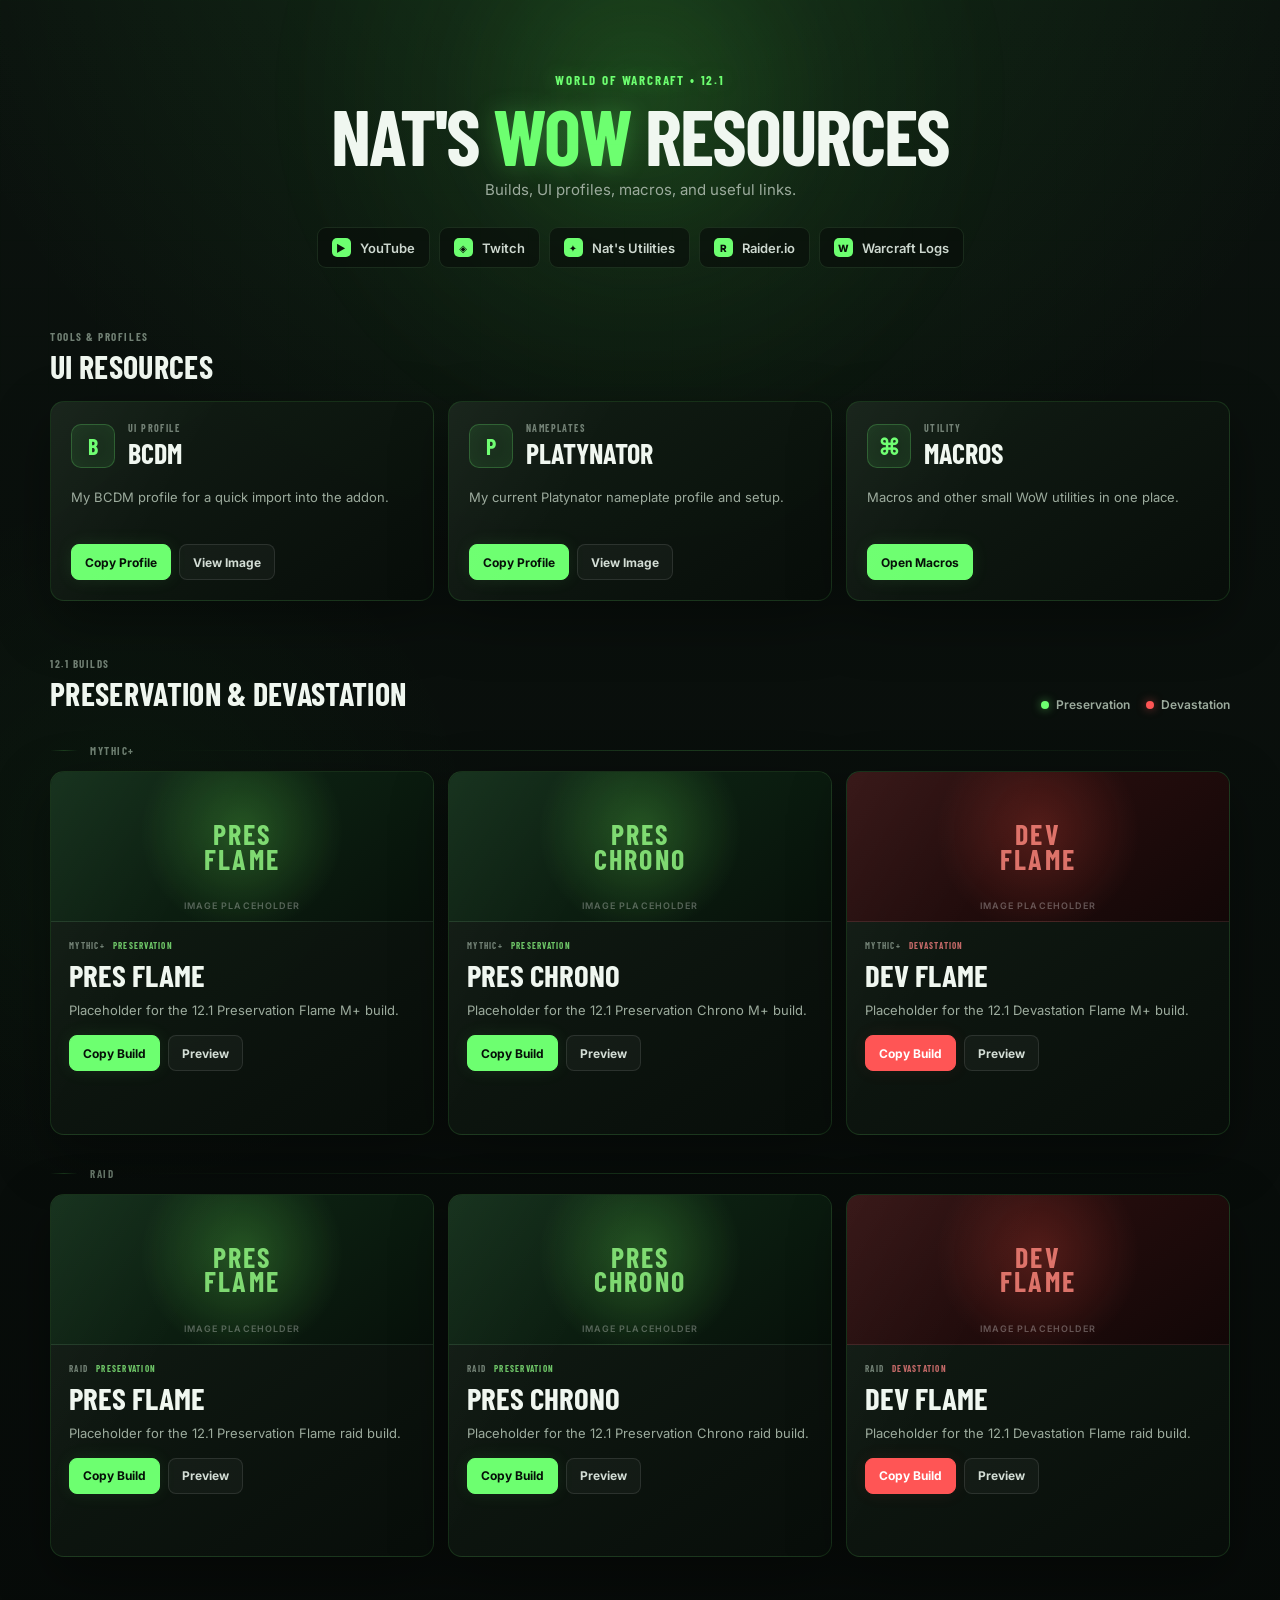
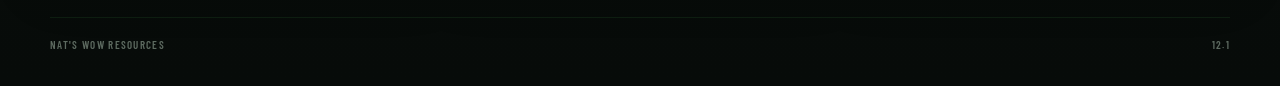
==== index.html @ 73272936 "Update index.html" ====
<!DOCTYPE html>
<html lang="en">
<head>
  <meta charset="UTF-8">
  <meta name="viewport" content="width=device-width, initial-scale=1.0">
  <title>Nat's WoW Resources</title>
  <meta name="description" content="Nat's World of Warcraft builds, UI profiles, macros, and links.">
  <link rel="stylesheet" href="style.css">
</head>
<body>
  <div class="fel-background" aria-hidden="true"></div>

  <header class="site-header">
    <div class="eyebrow">WORLD OF WARCRAFT • 12.1</div>
    <h1>Nat's <span>WoW</span> Resources</h1>
    <p class="subtitle">Builds, UI profiles, macros, and useful links.</p>

    <nav class="top-links" aria-label="External links">
      <a class="top-link" href="https://www.youtube.com/@natrazalth" target="_blank" rel="noopener noreferrer">
        <span class="link-icon">▶</span>
        <span>YouTube</span>
      </a>
      <a class="top-link" href="https://www.twitch.tv/natrazalth" target="_blank" rel="noopener noreferrer">
        <span class="link-icon">◈</span>
        <span>Twitch</span>
      </a>
      <a class="top-link" href="https://www.curseforge.com/wow/addons/nats-utilities/preview" target="_blank" rel="noopener noreferrer">
        <span class="link-icon">✦</span>
        <span>Nat's Utilities</span>
      </a>
      <a class="top-link" href="https://raider.io/characters/us/tichondrius/Natrazalth" target="_blank" rel="noopener noreferrer">
        <span class="link-icon">R</span>
        <span>Raider.io</span>
      </a>
      <a class="top-link" href="https://www.warcraftlogs.com/character/us/tichondrius/natrazalth" target="_blank" rel="noopener noreferrer">
        <span class="link-icon">W</span>
        <span>Warcraft Logs</span>
      </a>
    </nav>
  </header>

  <main class="page">

    <section class="section">
      <div class="section-heading">
        <div>
          <div class="section-kicker">TOOLS & PROFILES</div>
          <h2>UI Resources</h2>
        </div>
      </div>

      <div class="resource-grid">
        <article class="resource-card neutral">
          <div class="card-top">
            <div class="resource-icon">B</div>
            <div>
              <div class="card-label">UI PROFILE</div>
              <h3>BCDM</h3>
            </div>
          </div>
          <p>My BCDM profile for a quick import into the addon.</p>
          <div class="card-actions">
            <button class="button primary" data-copy-profile="bcdm">Copy Profile</button>
            <button class="button ghost" data-image="bcdm">View Image</button>
          </div>
        </article>

        <article class="resource-card neutral">
          <div class="card-top">
            <div class="resource-icon">P</div>
            <div>
              <div class="card-label">NAMEPLATES</div>
              <h3>Platynator</h3>
            </div>
          </div>
          <p>My current Platynator nameplate profile and setup.</p>
          <div class="card-actions">
            <button class="button primary" data-copy-profile="plat">Copy Profile</button>
            <button class="button ghost" data-image="plat">View Image</button>
          </div>
        </article>

        <article class="resource-card neutral">
          <div class="card-top">
            <div class="resource-icon">⌘</div>
            <div>
              <div class="card-label">UTILITY</div>
              <h3>Macros</h3>
            </div>
          </div>
          <p>Macros and other small WoW utilities in one place.</p>
          <div class="card-actions">
            <a class="button primary" href="https://natrazalth.github.io/WoW/macros.html">Open Macros</a>
          </div>
        </article>
      </div>
    </section>

    <section class="section builds-section">
      <div class="section-heading">
        <div>
          <div class="section-kicker">12.1 BUILDS</div>
          <h2>Preservation & Devastation</h2>
        </div>
        <div class="legend">
          <span><i class="legend-dot pres-dot"></i> Preservation</span>
          <span><i class="legend-dot dev-dot"></i> Devastation</span>
        </div>
      </div>

      <div class="content-divider"><span>MYTHIC+</span></div>
      <div class="build-grid">

        <article class="build-card pres">
          <div class="build-image placeholder">PRES<br>FLAME</div>
          <div class="build-body">
            <div class="build-meta"><span>MYTHIC+</span><span>PRESERVATION</span></div>
            <h3>Pres Flame</h3>
            <p>Placeholder for the 12.1 Preservation Flame M+ build.</p>
            <div class="card-actions">
              <button class="button primary" data-copy-build="mplus-pres-flame">Copy Build</button>
              <button class="button ghost" data-preview-build="mplus-pres-flame">Preview</button>
            </div>
            <div class="preview-panel" data-preview-panel="mplus-pres-flame">
              <img src="images/mplus-pres-flame.png" alt="Pres Flame Mythic+ talent preview" loading="lazy">
              <p>Replace <code>assets/mplus-pres-flame.png</code> with your talent screenshot.</p>
            </div>
          </div>
        </article>

        <article class="build-card pres">
          <div class="build-image placeholder">PRES<br>CHRONO</div>
          <div class="build-body">
            <div class="build-meta"><span>MYTHIC+</span><span>PRESERVATION</span></div>
            <h3>Pres Chrono</h3>
            <p>Placeholder for the 12.1 Preservation Chrono M+ build.</p>
            <div class="card-actions">
              <button class="button primary" data-copy-build="mplus-pres-chrono">Copy Build</button>
              <button class="button ghost" data-preview-build="mplus-pres-chrono">Preview</button>
            </div>
            <div class="preview-panel" data-preview-panel="mplus-pres-chrono">
              <img src="images/mplus-pres-chrono.png" alt="Pres Chrono Mythic+ talent preview" loading="lazy">
              <p>Replace <code>assets/mplus-pres-chrono.png</code> with your talent screenshot.</p>
            </div>
          </div>
        </article>

        <article class="build-card dev">
          <div class="build-image placeholder">DEV<br>FLAME</div>
          <div class="build-body">
            <div class="build-meta"><span>MYTHIC+</span><span>DEVASTATION</span></div>
            <h3>Dev Flame</h3>
            <p>Placeholder for the 12.1 Devastation Flame M+ build.</p>
            <div class="card-actions">
              <button class="button primary" data-copy-build="mplus-dev-flame">Copy Build</button>
              <button class="button ghost" data-preview-build="mplus-dev-flame">Preview</button>
            </div>
            <div class="preview-panel" data-preview-panel="mplus-dev-flame">
              <img src="images/mplus-dev-flame.png" alt="Dev Flame Mythic+ talent preview" loading="lazy">
              <p>Replace <code>assets/mplus-dev-flame.png</code> with your talent screenshot.</p>
            </div>
          </div>
        </article>

      </div>

      <div class="content-divider"><span>RAID</span></div>
      <div class="build-grid">

        <article class="build-card pres">
          <div class="build-image placeholder">PRES<br>FLAME</div>
          <div class="build-body">
            <div class="build-meta"><span>RAID</span><span>PRESERVATION</span></div>
            <h3>Pres Flame</h3>
            <p>Placeholder for the 12.1 Preservation Flame raid build.</p>
            <div class="card-actions">
              <button class="button primary" data-copy-build="raid-pres-flame">Copy Build</button>
              <button class="button ghost" data-preview-build="raid-pres-flame">Preview</button>
            </div>
            <div class="preview-panel" data-preview-panel="raid-pres-flame">
              <img src="images/raid-pres-flame.png" alt="Pres Flame raid talent preview" loading="lazy">
              <p>Replace <code>assets/raid-pres-flame.png</code> with your talent screenshot.</p>
            </div>
          </div>
        </article>

        <article class="build-card pres">
          <div class="build-image placeholder">PRES<br>CHRONO</div>
          <div class="build-body">
            <div class="build-meta"><span>RAID</span><span>PRESERVATION</span></div>
            <h3>Pres Chrono</h3>
            <p>Placeholder for the 12.1 Preservation Chrono raid build.</p>
            <div class="card-actions">
              <button class="button primary" data-copy-build="raid-pres-chrono">Copy Build</button>
              <button class="button ghost" data-preview-build="raid-pres-chrono">Preview</button>
            </div>
            <div class="preview-panel" data-preview-panel="raid-pres-chrono">
              <img src="images/raid-pres-chrono.png" alt="Pres Chrono raid talent preview" loading="lazy">
              <p>Replace <code>assets/raid-pres-chrono.png</code> with your talent screenshot.</p>
            </div>
          </div>
        </article>

        <article class="build-card dev">
          <div class="build-image placeholder">DEV<br>FLAME</div>
          <div class="build-body">
            <div class="build-meta"><span>RAID</span><span>DEVASTATION</span></div>
            <h3>Dev Flame</h3>
            <p>Placeholder for the 12.1 Devastation Flame raid build.</p>
            <div class="card-actions">
              <button class="button primary" data-copy-build="raid-dev-flame">Copy Build</button>
              <button class="button ghost" data-preview-build="raid-dev-flame">Preview</button>
            </div>
            <div class="preview-panel" data-preview-panel="raid-dev-flame">
              <img src="images/raid-dev-flame.png" alt="Dev Flame raid talent preview" loading="lazy">
              <p>Replace <code>assets/raid-dev-flame.png</code> with your talent screenshot.</p>
            </div>
          </div>
        </article>

      </div>
    </section>
  </main>

  <footer>
    <span>Nat's WoW Resources</span>
    <span>12.1</span>
  </footer>

  <div id="imageModal" class="modal" aria-hidden="true">
    <button class="modal-close" aria-label="Close">&times;</button>
    <img id="modalImg" src="" alt="Preview">
  </div>

  <div id="toast" class="toast" role="status" aria-live="polite">Copied!</div>

  <script src="script.js"></script>
</body>
</html>
---- style.css ----
@import url('https://fonts.googleapis.com/css2?family=Barlow+Condensed:wght@400;500;600;700&family=Inter:wght@400;500;600;700&display=swap');

:root {
  --bg: #070b09;
  --bg-2: #0b120e;
  --panel: rgba(13, 22, 16, 0.88);
  --panel-solid: #0d1710;
  --border: rgba(107, 255, 112, 0.13);
  --text: #f0f7f0;
  --muted: #9cab9d;
  --muted-2: #718074;
  --fel: #6dff70;
  --fel-bright: #9cff7f;
  --fel-dark: #173c20;
  --dev: #ff5555;
  --dev-bright: #ff8585;
  --dev-dark: #421818;
  --shadow: 0 20px 55px rgba(0, 0, 0, 0.38);
}

* { box-sizing: border-box; }

html {
  scroll-behavior: smooth;
}

body {
  margin: 0;
  min-height: 100vh;
  color: var(--text);
  background:
    radial-gradient(circle at 50% -10%, rgba(84, 255, 93, 0.12), transparent 38%),
    radial-gradient(circle at 10% 50%, rgba(52, 255, 72, 0.035), transparent 25%),
    linear-gradient(180deg, var(--bg-2), var(--bg));
  font-family: Inter, system-ui, sans-serif;
  overflow-x: hidden;
}

body::before {
  content: "";
  position: fixed;
  inset: 0;
  pointer-events: none;
  opacity: 0.35;
  background-image:
    linear-gradient(rgba(115, 255, 120, 0.025) 1px, transparent 1px),
    linear-gradient(90deg, rgba(115, 255, 120, 0.025) 1px, transparent 1px);
  background-size: 48px 48px;
  mask-image: linear-gradient(to bottom, black, transparent 75%);
}

.fel-background {
  position: fixed;
  z-index: -1;
  top: -18rem;
  left: 50%;
  width: 48rem;
  height: 48rem;
  transform: translateX(-50%);
  border-radius: 50%;
  background: radial-gradient(circle, rgba(91, 255, 74, 0.16), rgba(91, 255, 74, 0.035) 35%, transparent 68%);
  filter: blur(22px);
  pointer-events: none;
}

.site-header {
  width: min(1180px, calc(100% - 36px));
  margin: 0 auto;
  padding: 72px 0 36px;
  text-align: center;
}

.eyebrow,
.section-kicker,
.card-label,
.build-meta,
.content-divider {
  font-family: "Barlow Condensed", sans-serif;
  letter-spacing: 0.14em;
  text-transform: uppercase;
}

.eyebrow {
  color: var(--fel);
  font-size: 13px;
  font-weight: 700;
  text-shadow: 0 0 18px rgba(109, 255, 112, 0.4);
}

h1, h2, h3, p { margin-top: 0; }

h1 {
  margin: 10px 0 8px;
  font-family: "Barlow Condensed", sans-serif;
  font-size: clamp(48px, 8vw, 78px);
  line-height: 0.95;
  letter-spacing: -0.025em;
  text-transform: uppercase;
}

h1 span {
  color: var(--fel);
  text-shadow: 0 0 24px rgba(109, 255, 112, 0.28);
}

.subtitle {
  color: var(--muted);
  font-size: 15px;
}

.top-links {
  display: flex;
  justify-content: center;
  flex-wrap: wrap;
  gap: 9px;
  margin-top: 28px;
}

.top-link {
  display: inline-flex;
  align-items: center;
  gap: 9px;
  padding: 10px 14px;
  border: 1px solid rgba(159, 255, 159, 0.11);
  border-radius: 9px;
  color: #cdd8cf;
  background: rgba(9, 15, 11, 0.7);
  text-decoration: none;
  font-size: 13px;
  font-weight: 600;
  transition: 180ms ease;
}

.top-link:hover {
  color: white;
  border-color: rgba(109, 255, 112, 0.38);
  background: rgba(35, 65, 39, 0.48);
  transform: translateY(-2px);
  box-shadow: 0 8px 25px rgba(0, 0, 0, 0.24), 0 0 18px rgba(109, 255, 112, 0.08);
}

.link-icon {
  display: grid;
  place-items: center;
  width: 19px;
  height: 19px;
  border-radius: 5px;
  color: #071008;
  background: var(--fel);
  font-size: 10px;
  font-weight: 800;
}

.page {
  width: min(1180px, calc(100% - 36px));
  margin: 0 auto;
  padding-bottom: 60px;
}

.section {
  margin-top: 26px;
}

.section-heading {
  display: flex;
  align-items: end;
  justify-content: space-between;
  gap: 20px;
  margin-bottom: 16px;
}

.section-kicker {
  margin-bottom: 4px;
  color: var(--muted-2);
  font-size: 11px;
  font-weight: 700;
}

.section-heading h2 {
  margin: 0;
  font-family: "Barlow Condensed", sans-serif;
  font-size: 32px;
  text-transform: uppercase;
  letter-spacing: 0.01em;
}

.section-link {
  color: var(--fel);
  text-decoration: none;
  font-size: 13px;
  font-weight: 700;
}

.section-link:hover { text-decoration: underline; }

.resource-grid {
  display: grid;
  grid-template-columns: repeat(3, 1fr);
  gap: 14px;
}

.resource-card,
.build-card {
  position: relative;
  overflow: hidden;
  border: 1px solid var(--border);
  border-radius: 14px;
  background: linear-gradient(145deg, rgba(19, 31, 22, 0.94), rgba(8, 14, 10, 0.95));
  box-shadow: var(--shadow);
}

.resource-card {
  padding: 20px;
  transition: 200ms ease;
}

.resource-card::after,
.build-card::after {
  content: "";
  position: absolute;
  inset: 0;
  pointer-events: none;
  background: linear-gradient(120deg, rgba(255,255,255,0.035), transparent 35%);
}

.resource-card:hover {
  transform: translateY(-4px);
  border-color: rgba(109, 255, 112, 0.28);
  box-shadow: var(--shadow), 0 0 32px rgba(109, 255, 112, 0.06);
}

.card-top {
  display: flex;
  align-items: center;
  gap: 13px;
}

.resource-icon {
  display: grid;
  place-items: center;
  width: 44px;
  height: 44px;
  flex: 0 0 44px;
  border: 1px solid rgba(109, 255, 112, 0.24);
  border-radius: 10px;
  color: var(--fel);
  background: rgba(109, 255, 112, 0.08);
  font-family: "Barlow Condensed", sans-serif;
  font-size: 22px;
  font-weight: 700;
  box-shadow: inset 0 0 20px rgba(109, 255, 112, 0.04);
}

.card-label {
  color: var(--muted-2);
  font-size: 10px;
  font-weight: 700;
}

.resource-card h3,
.build-card h3 {
  margin: 2px 0 0;
  font-family: "Barlow Condensed", sans-serif;
  font-size: 28px;
  text-transform: uppercase;
}

.resource-card p,
.build-card p {
  color: var(--muted);
  font-size: 13px;
  line-height: 1.55;
}

.resource-card p {
  min-height: 40px;
  margin: 17px 0;
}

.card-actions {
  display: flex;
  flex-wrap: wrap;
  gap: 8px;
}

.button {
  display: inline-flex;
  justify-content: center;
  align-items: center;
  min-height: 36px;
  padding: 8px 13px;
  border: 1px solid transparent;
  border-radius: 8px;
  cursor: pointer;
  text-decoration: none;
  font: 700 12px Inter, sans-serif;
  transition: 160ms ease;
}

.button.primary {
  color: #061008;
  background: var(--fel);
  border-color: var(--fel);
  box-shadow: 0 0 18px rgba(109, 255, 112, 0.09);
}

.button.primary:hover {
  background: var(--fel-bright);
  transform: translateY(-1px);
  box-shadow: 0 0 22px rgba(109, 255, 112, 0.2);
}

.button.ghost {
  color: #d3ddd5;
  background: rgba(255,255,255,0.035);
  border-color: rgba(255,255,255,0.1);
}

.button.ghost:hover {
  color: white;
  border-color: rgba(255,255,255,0.22);
  background: rgba(255,255,255,0.065);
}

.builds-section {
  margin-top: 56px;
}

.legend {
  display: flex;
  gap: 16px;
  color: var(--muted);
  font-size: 12px;
  font-weight: 600;
}

.legend span {
  display: inline-flex;
  align-items: center;
  gap: 7px;
}

.legend-dot {
  width: 8px;
  height: 8px;
  border-radius: 50%;
}

.pres-dot {
  background: var(--fel);
  box-shadow: 0 0 10px rgba(109,255,112,0.55);
}

.dev-dot {
  background: var(--dev);
  box-shadow: 0 0 10px rgba(255,85,85,0.55);
}

.content-divider {
  display: flex;
  align-items: center;
  gap: 12px;
  margin: 32px 0 14px;
  color: #6f8072;
  font-size: 11px;
  font-weight: 700;
}

.content-divider::before,
.content-divider::after {
  content: "";
  height: 1px;
  background: linear-gradient(90deg, transparent, rgba(109,255,112,0.18), transparent);
}

.content-divider::before { width: 28px; }
.content-divider::after { flex: 1; }

.build-grid {
  display: grid;
  grid-template-columns: repeat(3, 1fr);
  gap: 14px;
}

.build-card {
  min-width: 0;
  transition: 220ms ease;
}

.build-card:hover {
  transform: translateY(-5px);
}

.build-card.pres:hover {
  border-color: rgba(109,255,112,0.38);
  box-shadow: var(--shadow), 0 0 34px rgba(109,255,112,0.09);
}

.build-card.dev:hover {
  border-color: rgba(255,85,85,0.38);
  box-shadow: var(--shadow), 0 0 34px rgba(255,85,85,0.08);
}

.build-image {
  position: relative;
  display: grid;
  place-items: center;
  min-height: 150px;
  overflow: hidden;
  border-bottom: 1px solid rgba(255,255,255,0.07);
  font-family: "Barlow Condensed", sans-serif;
  font-size: 28px;
  font-weight: 700;
  line-height: 0.88;
  letter-spacing: 0.08em;
  text-align: center;
}

.build-card.pres .build-image {
  background:
    radial-gradient(circle at 50% 40%, rgba(116,255,92,0.24), transparent 48%),
    linear-gradient(145deg, #102c17, #07110a);
  color: rgba(151,255,135,0.8);
}

.build-card.dev .build-image {
  background:
    radial-gradient(circle at 50% 40%, rgba(255,82,66,0.22), transparent 48%),
    linear-gradient(145deg, #321111, #120707);
  color: rgba(255,135,125,0.82);
}

.build-image.placeholder::after {
  content: "IMAGE PLACEHOLDER";
  position: absolute;
  bottom: 10px;
  color: rgba(255,255,255,0.3);
  font: 600 9px Inter, sans-serif;
  letter-spacing: 0.12em;
}

.build-body {
  position: relative;
  z-index: 1;
  padding: 18px;
}

.build-meta {
  display: flex;
  gap: 8px;
  color: var(--muted-2);
  font-size: 9px;
  font-weight: 700;
}

.build-card.pres .build-meta span:last-child { color: rgba(142,255,132,0.75); }
.build-card.dev .build-meta span:last-child { color: rgba(255,132,132,0.75); }

.build-card h3 {
  margin-top: 5px;
  margin-bottom: 7px;
  font-size: 31px;
}

.build-card p {
  margin-bottom: 15px;
}

.build-card.dev .button.primary {
  color: #fff;
  background: var(--dev);
  border-color: var(--dev);
  box-shadow: 0 0 18px rgba(255,85,85,0.08);
}

.build-card.dev .button.primary:hover {
  background: var(--dev-bright);
  border-color: var(--dev-bright);
  box-shadow: 0 0 22px rgba(255,85,85,0.18);
}

.preview-panel {
  display: grid;
  grid-template-rows: 0fr;
  opacity: 0;
  margin-top: 0;
  transition: 220ms ease;
}

.build-card.show-preview .preview-panel {
  grid-template-rows: 1fr;
  opacity: 1;
  margin-top: 14px;
}

.preview-panel > * {
  min-height: 0;
  overflow: hidden;
}

.preview-panel img {
  width: 100%;
  border-radius: 9px;
  border: 1px solid rgba(255,255,255,0.08);
  cursor: zoom-in;
}

.preview-panel p {
  margin: 8px 0 0;
  font-size: 11px;
}

code {
  color: var(--fel-bright);
  font-size: 10px;
}

footer {
  display: flex;
  justify-content: space-between;
  width: min(1180px, calc(100% - 36px));
  margin: 0 auto;
  padding: 20px 0 35px;
  color: #5d6a60;
  border-top: 1px solid rgba(109,255,112,0.08);
  font: 600 11px "Barlow Condensed", sans-serif;
  letter-spacing: 0.12em;
  text-transform: uppercase;
}

.modal {
  position: fixed;
  inset: 0;
  z-index: 1000;
  display: none;
  place-items: center;
  padding: 30px;
  background: rgba(0,0,0,0.88);
  backdrop-filter: blur(8px);
}

.modal.open { display: grid; }

.modal img {
  max-width: min(1200px, 92vw);
  max-height: 88vh;
  border: 1px solid rgba(109,255,112,0.2);
  border-radius: 10px;
  box-shadow: 0 0 60px rgba(0,0,0,0.6);
}

.modal-close {
  position: fixed;
  top: 18px;
  right: 24px;
  width: 42px;
  height: 42px;
  border: 1px solid rgba(255,255,255,0.15);
  border-radius: 9px;
  color: white;
  background: rgba(10,15,11,0.8);
  font-size: 30px;
  line-height: 1;
  cursor: pointer;
}

.toast {
  position: fixed;
  z-index: 1100;
  right: 22px;
  bottom: 22px;
  padding: 11px 15px;
  border: 1px solid rgba(109,255,112,0.3);
  border-radius: 9px;
  color: #dfffe1;
  background: #102415;
  box-shadow: 0 10px 35px rgba(0,0,0,0.35), 0 0 25px rgba(109,255,112,0.1);
  font-size: 12px;
  font-weight: 700;
  opacity: 0;
  transform: translateY(10px);
  pointer-events: none;
  transition: 180ms ease;
}

.toast.show {
  opacity: 1;
  transform: translateY(0);
}

@media (max-width: 900px) {
  .resource-grid,
  .build-grid {
    grid-template-columns: repeat(2, 1fr);
  }
}

@media (max-width: 640px) {
  .site-header {
    padding-top: 48px;
  }

  .top-links {
    display: grid;
    grid-template-columns: 1fr 1fr;
  }

  .top-link {
    justify-content: center;
  }

  .resource-grid,
  .build-grid {
    grid-template-columns: 1fr;
  }

  .section-heading {
    align-items: flex-start;
    flex-direction: column;
  }

  .legend {
    margin-top: -5px;
  }

  .page,
  .site-header,
  footer {
    width: min(100% - 24px, 1180px);
  }
}
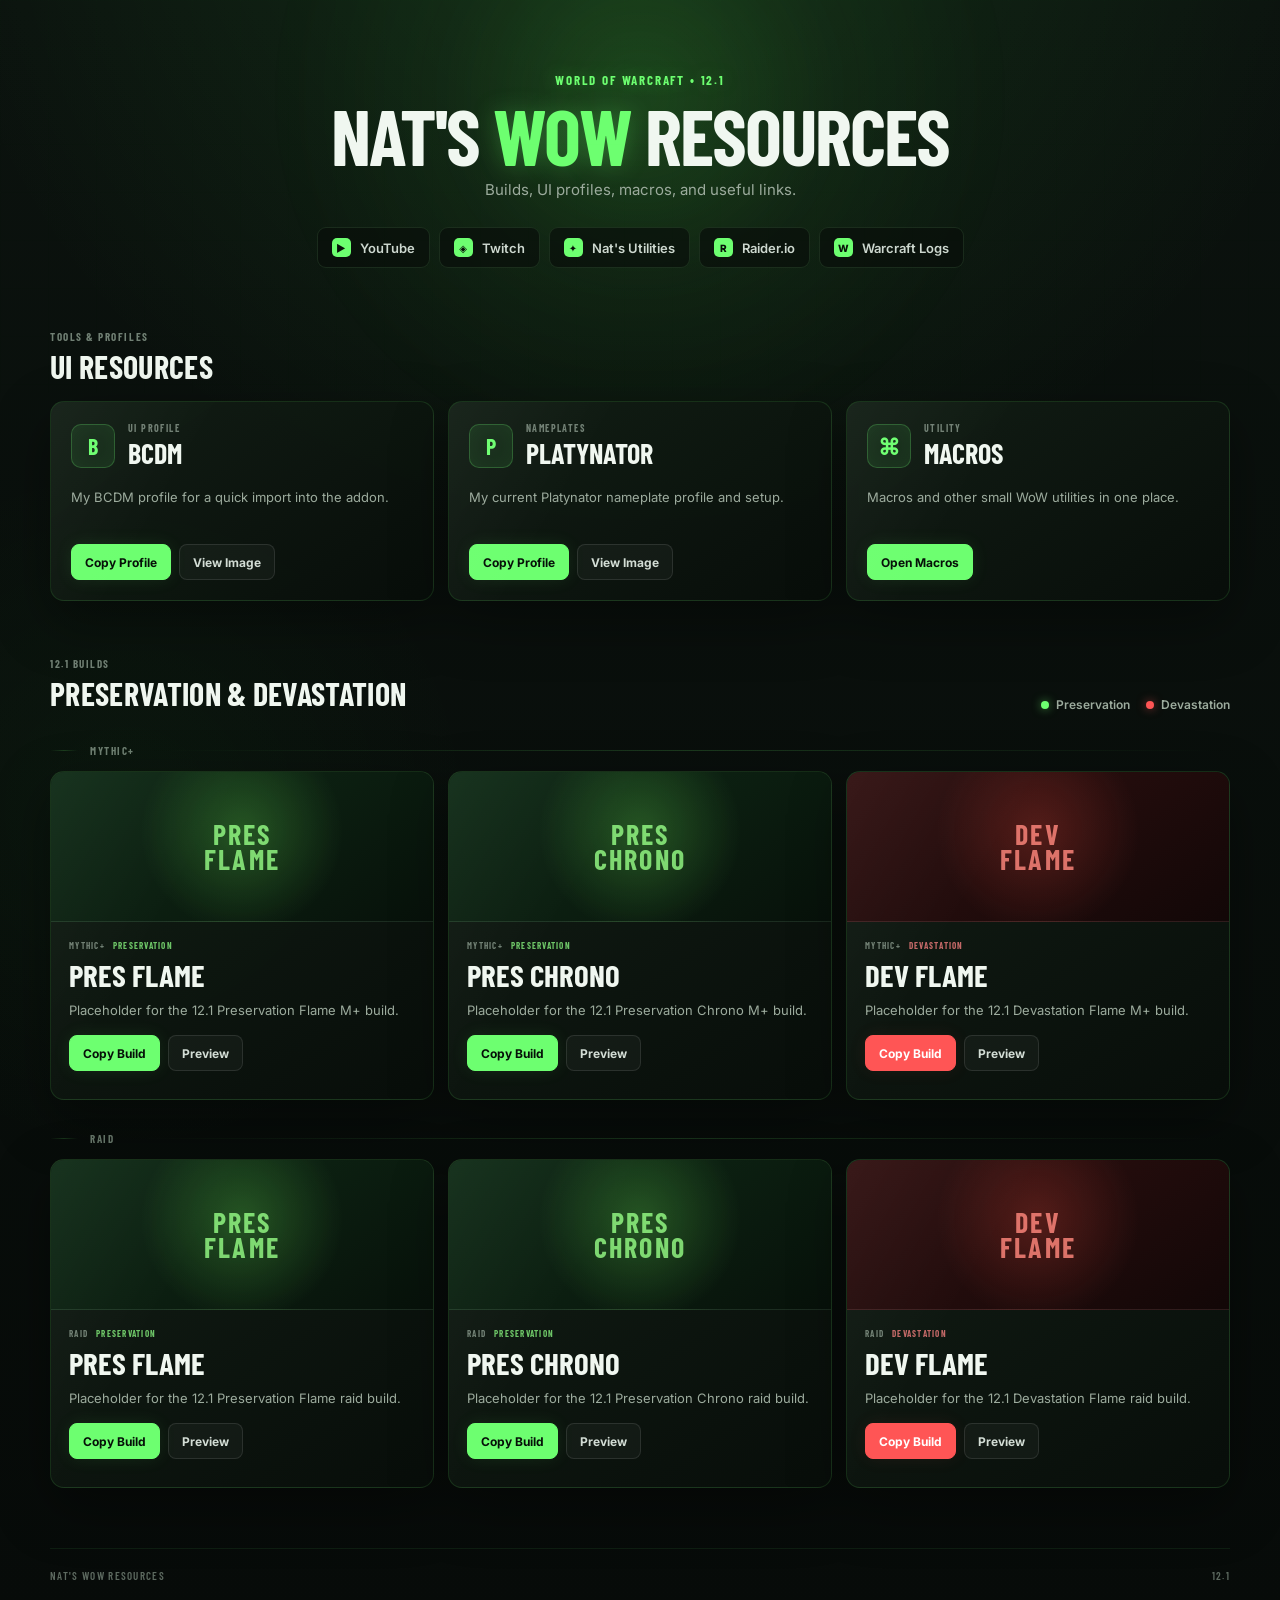
==== commit 22fe3d48: "Update index.html" ====
--- a/index.html
+++ b/index.html
@@ -112,7 +112,7 @@
       <div class="build-grid">
 
         <article class="build-card pres">
-          <div class="build-image placeholder">PRES<br>FLAME</div>
+          <div class="build-image">PRES<br>FLAME</div>
           <div class="build-body">
             <div class="build-meta"><span>MYTHIC+</span><span>PRESERVATION</span></div>
             <h3>Pres Flame</h3>
@@ -123,13 +123,13 @@
             </div>
             <div class="preview-panel" data-preview-panel="mplus-pres-flame">
               <img src="images/mplus-pres-flame.png" alt="Pres Flame Mythic+ talent preview" loading="lazy">
-              <p>Replace <code>assets/mplus-pres-flame.png</code> with your talent screenshot.</p>
-            </div>
-          </div>
-        </article>
-
-        <article class="build-card pres">
-          <div class="build-image placeholder">PRES<br>CHRONO</div>
+              <p></p>
+            </div>
+          </div>
+        </article>
+
+        <article class="build-card pres">
+          <div class="build-image">PRES<br>CHRONO</div>
           <div class="build-body">
             <div class="build-meta"><span>MYTHIC+</span><span>PRESERVATION</span></div>
             <h3>Pres Chrono</h3>
@@ -140,13 +140,13 @@
             </div>
             <div class="preview-panel" data-preview-panel="mplus-pres-chrono">
               <img src="images/mplus-pres-chrono.png" alt="Pres Chrono Mythic+ talent preview" loading="lazy">
-              <p>Replace <code>assets/mplus-pres-chrono.png</code> with your talent screenshot.</p>
+              <p></p>
             </div>
           </div>
         </article>
 
         <article class="build-card dev">
-          <div class="build-image placeholder">DEV<br>FLAME</div>
+          <div class="build-image">DEV<br>FLAME</div>
           <div class="build-body">
             <div class="build-meta"><span>MYTHIC+</span><span>DEVASTATION</span></div>
             <h3>Dev Flame</h3>
@@ -157,7 +157,7 @@
             </div>
             <div class="preview-panel" data-preview-panel="mplus-dev-flame">
               <img src="images/mplus-dev-flame.png" alt="Dev Flame Mythic+ talent preview" loading="lazy">
-              <p>Replace <code>assets/mplus-dev-flame.png</code> with your talent screenshot.</p>
+              <p></p>
             </div>
           </div>
         </article>
@@ -168,7 +168,7 @@
       <div class="build-grid">
 
         <article class="build-card pres">
-          <div class="build-image placeholder">PRES<br>FLAME</div>
+          <div class="build-image">PRES<br>FLAME</div>
           <div class="build-body">
             <div class="build-meta"><span>RAID</span><span>PRESERVATION</span></div>
             <h3>Pres Flame</h3>
@@ -179,13 +179,13 @@
             </div>
             <div class="preview-panel" data-preview-panel="raid-pres-flame">
               <img src="images/raid-pres-flame.png" alt="Pres Flame raid talent preview" loading="lazy">
-              <p>Replace <code>assets/raid-pres-flame.png</code> with your talent screenshot.</p>
-            </div>
-          </div>
-        </article>
-
-        <article class="build-card pres">
-          <div class="build-image placeholder">PRES<br>CHRONO</div>
+              <p></p>
+            </div>
+          </div>
+        </article>
+
+        <article class="build-card pres">
+          <div class="build-image">PRES<br>CHRONO</div>
           <div class="build-body">
             <div class="build-meta"><span>RAID</span><span>PRESERVATION</span></div>
             <h3>Pres Chrono</h3>
@@ -196,13 +196,13 @@
             </div>
             <div class="preview-panel" data-preview-panel="raid-pres-chrono">
               <img src="images/raid-pres-chrono.png" alt="Pres Chrono raid talent preview" loading="lazy">
-              <p>Replace <code>assets/raid-pres-chrono.png</code> with your talent screenshot.</p>
+              <p></p>
             </div>
           </div>
         </article>
 
         <article class="build-card dev">
-          <div class="build-image placeholder">DEV<br>FLAME</div>
+          <div class="build-image">DEV<br>FLAME</div>
           <div class="build-body">
             <div class="build-meta"><span>RAID</span><span>DEVASTATION</span></div>
             <h3>Dev Flame</h3>
@@ -213,7 +213,7 @@
             </div>
             <div class="preview-panel" data-preview-panel="raid-dev-flame">
               <img src="images/raid-dev-flame.png" alt="Dev Flame raid talent preview" loading="lazy">
-              <p>Replace <code>assets/raid-dev-flame.png</code> with your talent screenshot.</p>
+              <p></p>
             </div>
           </div>
         </article>
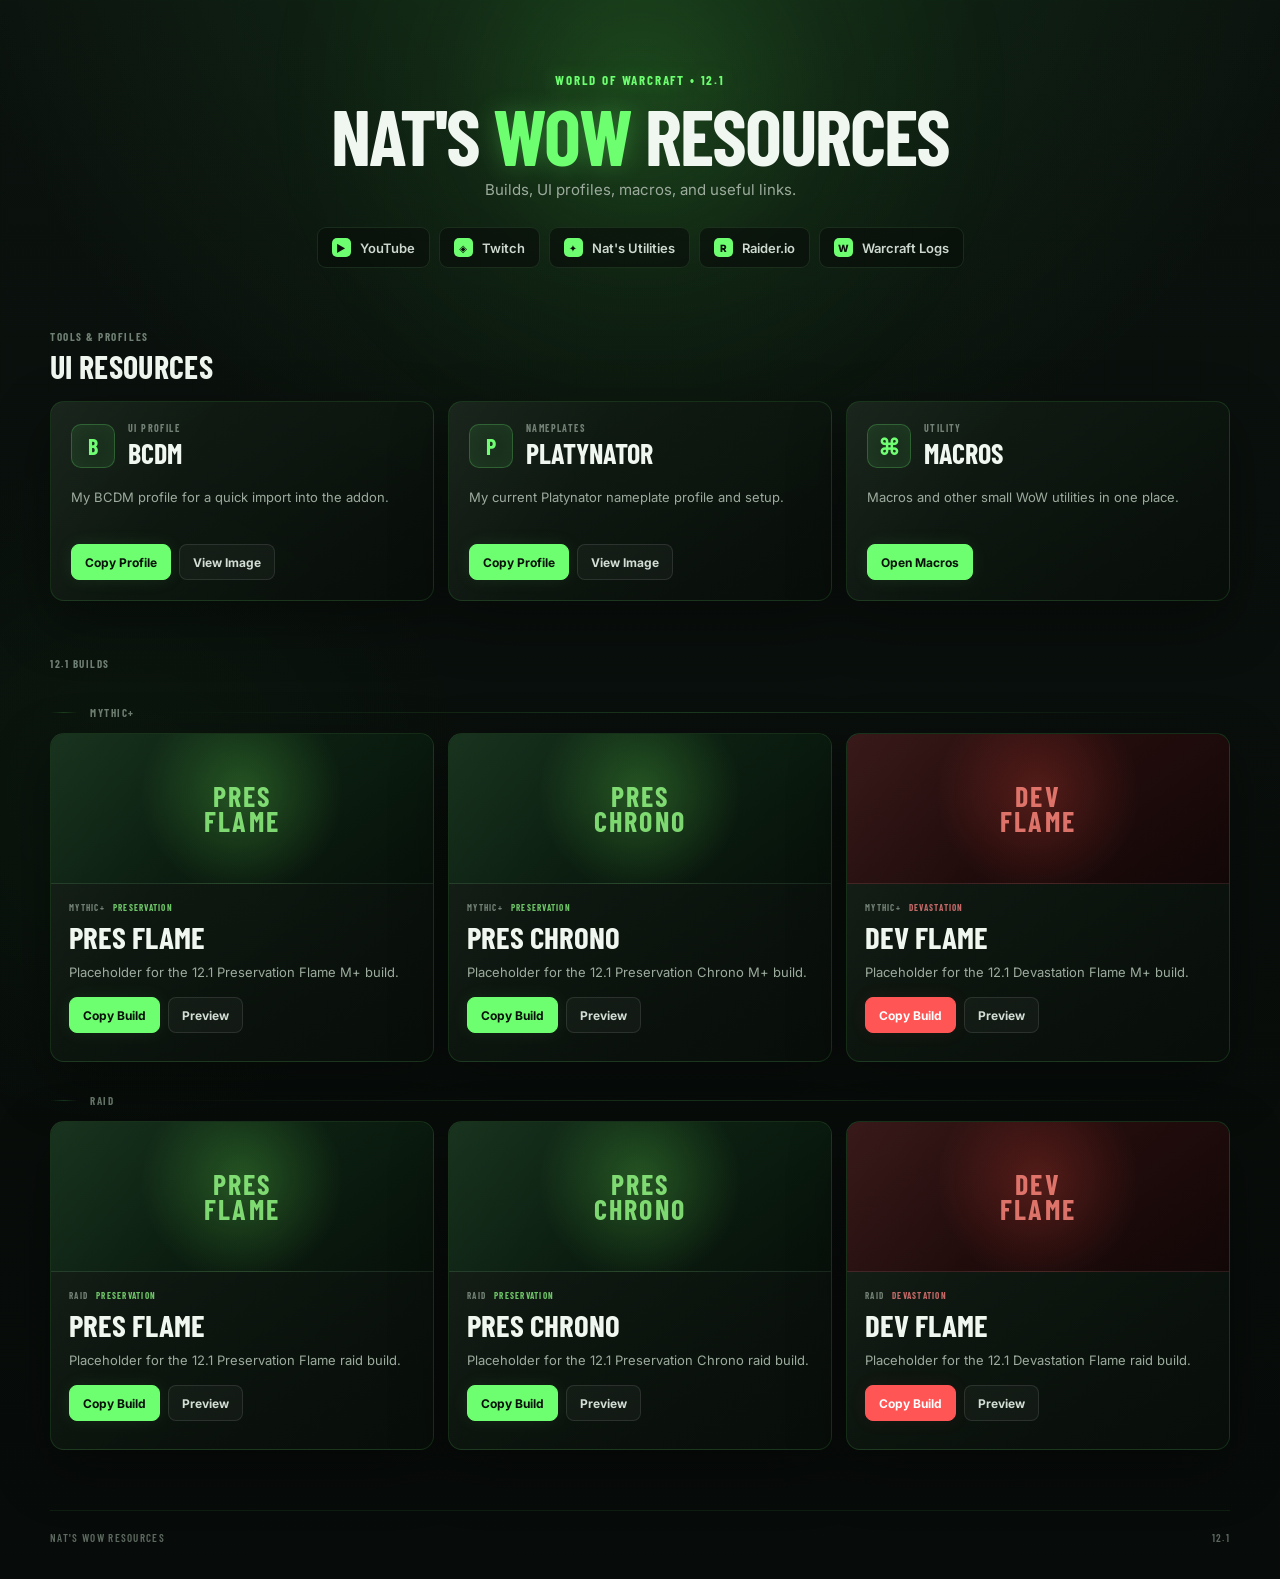
==== commit 7763708d: "Update index.html" ====
--- a/index.html
+++ b/index.html
@@ -100,11 +100,6 @@
       <div class="section-heading">
         <div>
           <div class="section-kicker">12.1 BUILDS</div>
-          <h2>Preservation & Devastation</h2>
-        </div>
-        <div class="legend">
-          <span><i class="legend-dot pres-dot"></i> Preservation</span>
-          <span><i class="legend-dot dev-dot"></i> Devastation</span>
         </div>
       </div>
 
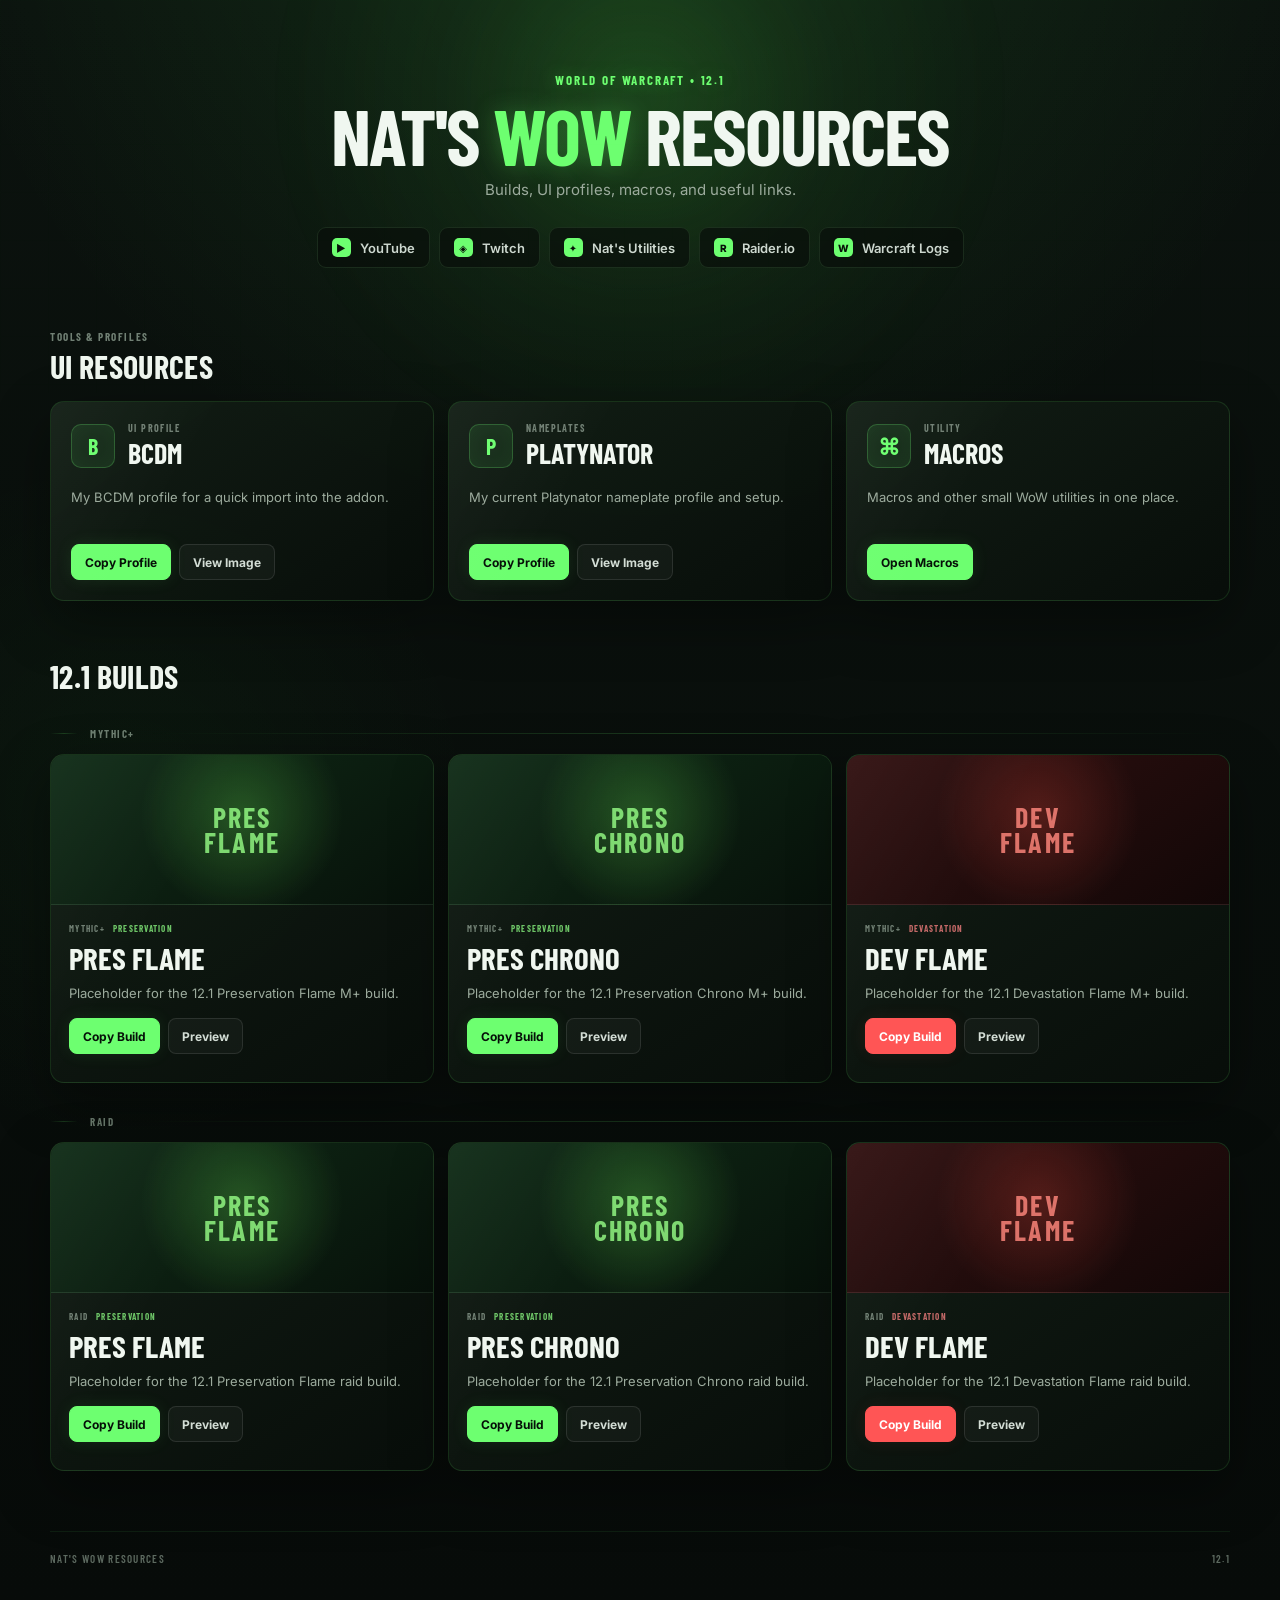
==== commit c6ff947e: "Update index.html" ====
--- a/index.html
+++ b/index.html
@@ -99,7 +99,7 @@
     <section class="section builds-section">
       <div class="section-heading">
         <div>
-          <div class="section-kicker">12.1 BUILDS</div>
+          <h2>12.1 Builds</h2>
         </div>
       </div>
 
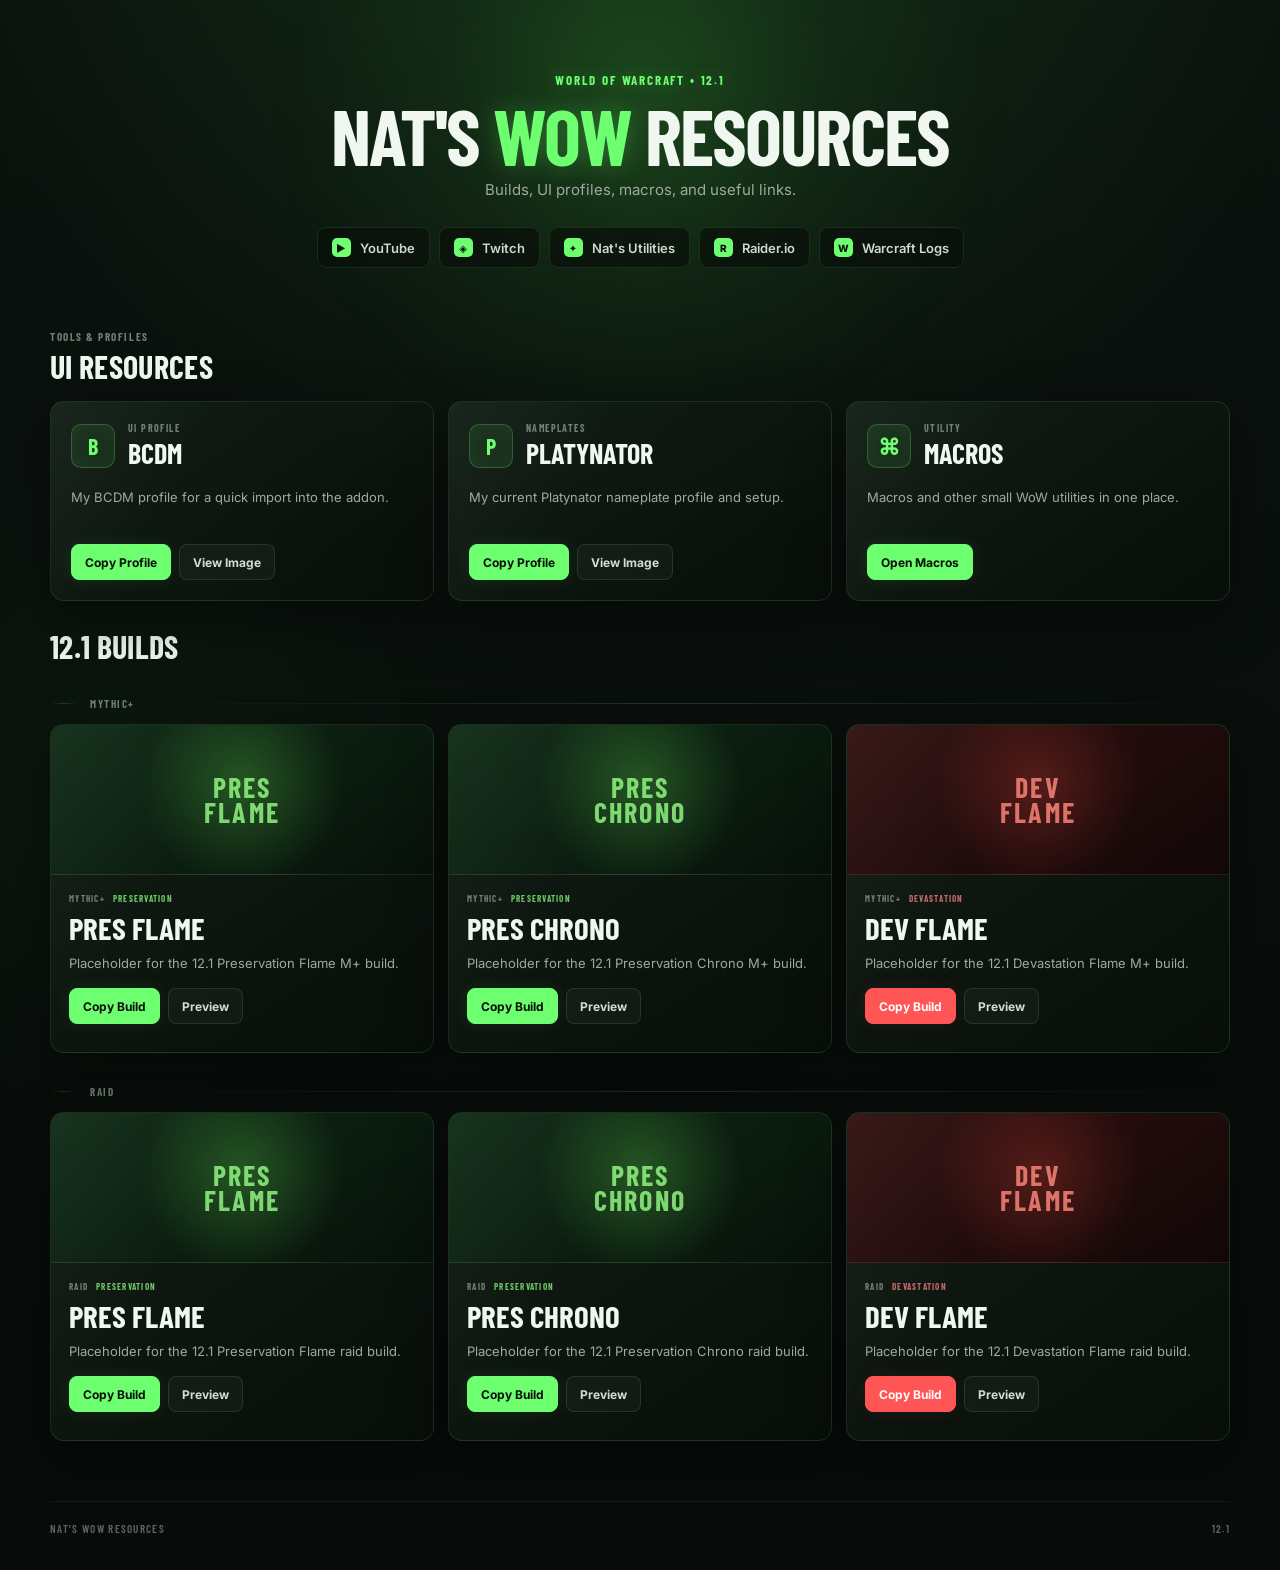
==== commit d1a89681: "Update index.html" ====
--- a/index.html
+++ b/index.html
@@ -96,7 +96,7 @@
       </div>
     </section>
 
-    <section class="section builds-section">
+    <section class="section">
       <div class="section-heading">
         <div>
           <h2>12.1 Builds</h2>
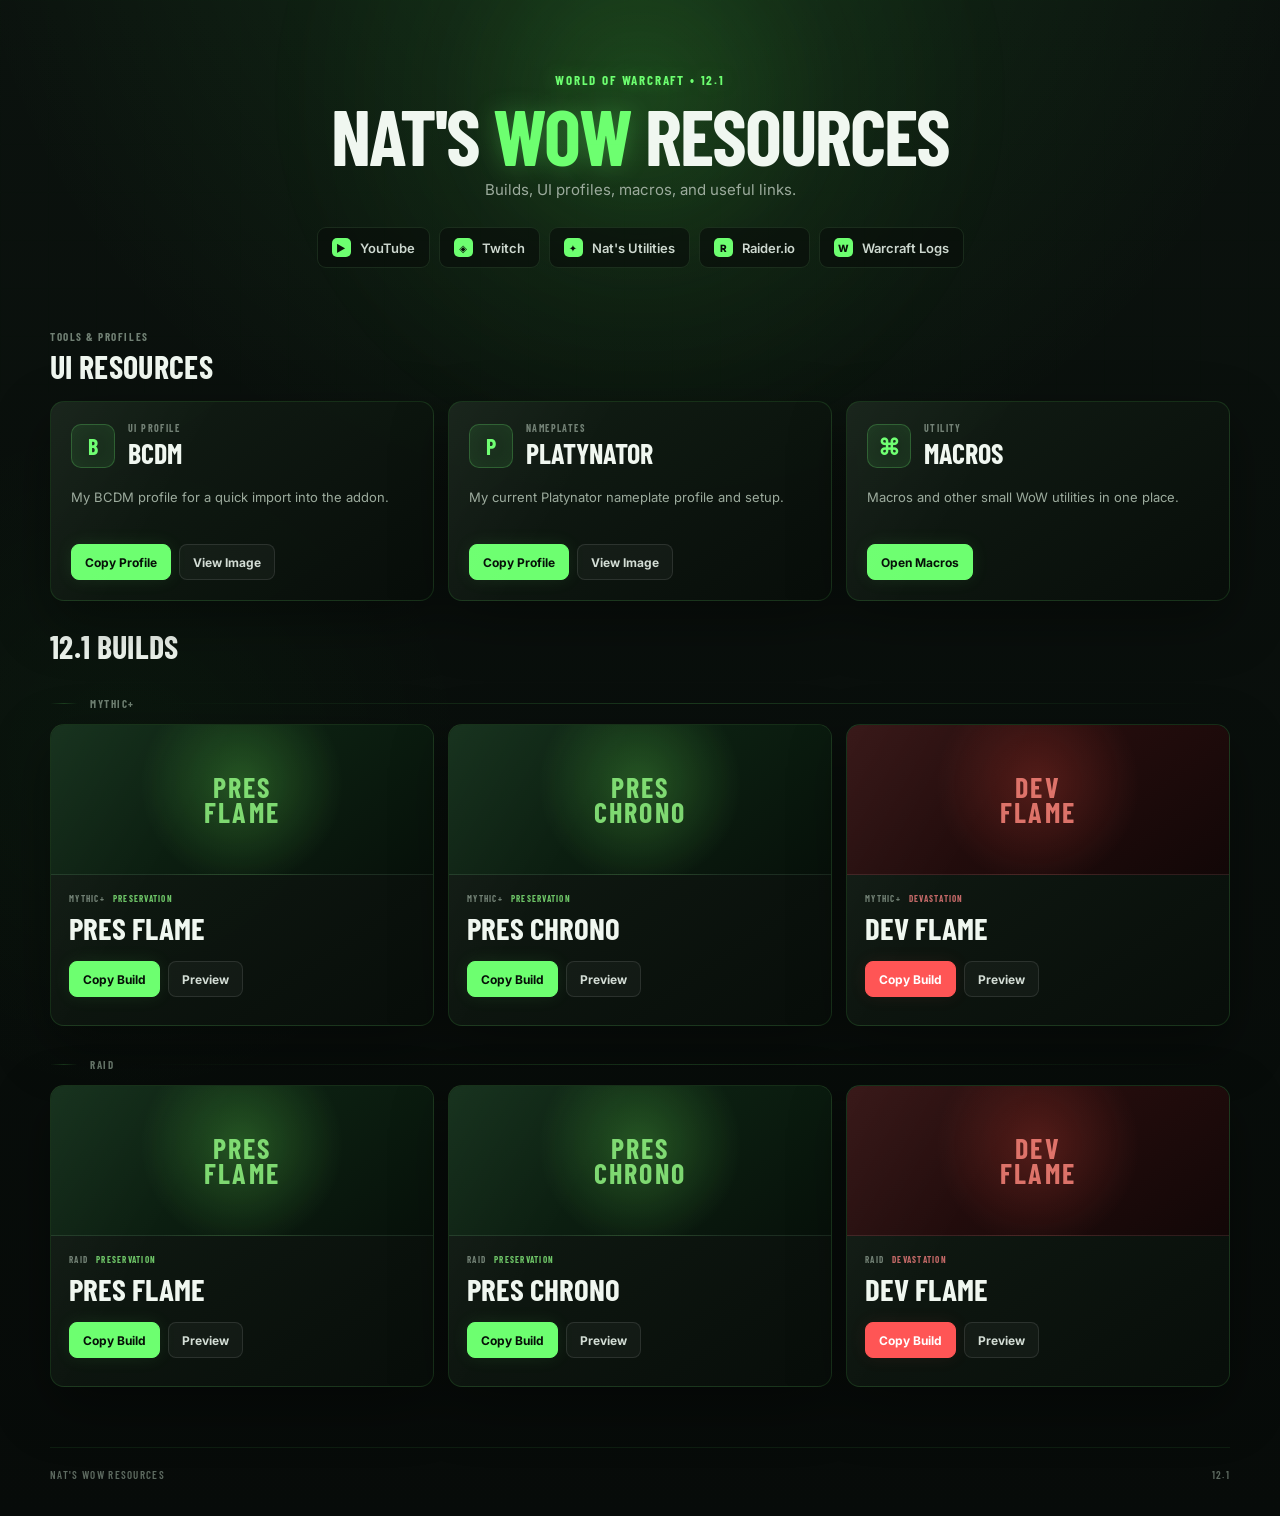
==== commit 4ea27969: "Update index.html" ====
--- a/index.html
+++ b/index.html
@@ -111,7 +111,7 @@
           <div class="build-body">
             <div class="build-meta"><span>MYTHIC+</span><span>PRESERVATION</span></div>
             <h3>Pres Flame</h3>
-            <p>Placeholder for the 12.1 Preservation Flame M+ build.</p>
+            <p></p>
             <div class="card-actions">
               <button class="button primary" data-copy-build="mplus-pres-flame">Copy Build</button>
               <button class="button ghost" data-preview-build="mplus-pres-flame">Preview</button>
@@ -128,7 +128,7 @@
           <div class="build-body">
             <div class="build-meta"><span>MYTHIC+</span><span>PRESERVATION</span></div>
             <h3>Pres Chrono</h3>
-            <p>Placeholder for the 12.1 Preservation Chrono M+ build.</p>
+            <p></p>
             <div class="card-actions">
               <button class="button primary" data-copy-build="mplus-pres-chrono">Copy Build</button>
               <button class="button ghost" data-preview-build="mplus-pres-chrono">Preview</button>
@@ -145,7 +145,7 @@
           <div class="build-body">
             <div class="build-meta"><span>MYTHIC+</span><span>DEVASTATION</span></div>
             <h3>Dev Flame</h3>
-            <p>Placeholder for the 12.1 Devastation Flame M+ build.</p>
+            <p></p>
             <div class="card-actions">
               <button class="button primary" data-copy-build="mplus-dev-flame">Copy Build</button>
               <button class="button ghost" data-preview-build="mplus-dev-flame">Preview</button>
@@ -167,7 +167,7 @@
           <div class="build-body">
             <div class="build-meta"><span>RAID</span><span>PRESERVATION</span></div>
             <h3>Pres Flame</h3>
-            <p>Placeholder for the 12.1 Preservation Flame raid build.</p>
+            <p></p>
             <div class="card-actions">
               <button class="button primary" data-copy-build="raid-pres-flame">Copy Build</button>
               <button class="button ghost" data-preview-build="raid-pres-flame">Preview</button>
@@ -184,7 +184,7 @@
           <div class="build-body">
             <div class="build-meta"><span>RAID</span><span>PRESERVATION</span></div>
             <h3>Pres Chrono</h3>
-            <p>Placeholder for the 12.1 Preservation Chrono raid build.</p>
+            <p></p>
             <div class="card-actions">
               <button class="button primary" data-copy-build="raid-pres-chrono">Copy Build</button>
               <button class="button ghost" data-preview-build="raid-pres-chrono">Preview</button>
@@ -201,7 +201,7 @@
           <div class="build-body">
             <div class="build-meta"><span>RAID</span><span>DEVASTATION</span></div>
             <h3>Dev Flame</h3>
-            <p>Placeholder for the 12.1 Devastation Flame raid build.</p>
+            <p></p>
             <div class="card-actions">
               <button class="button primary" data-copy-build="raid-dev-flame">Copy Build</button>
               <button class="button ghost" data-preview-build="raid-dev-flame">Preview</button>
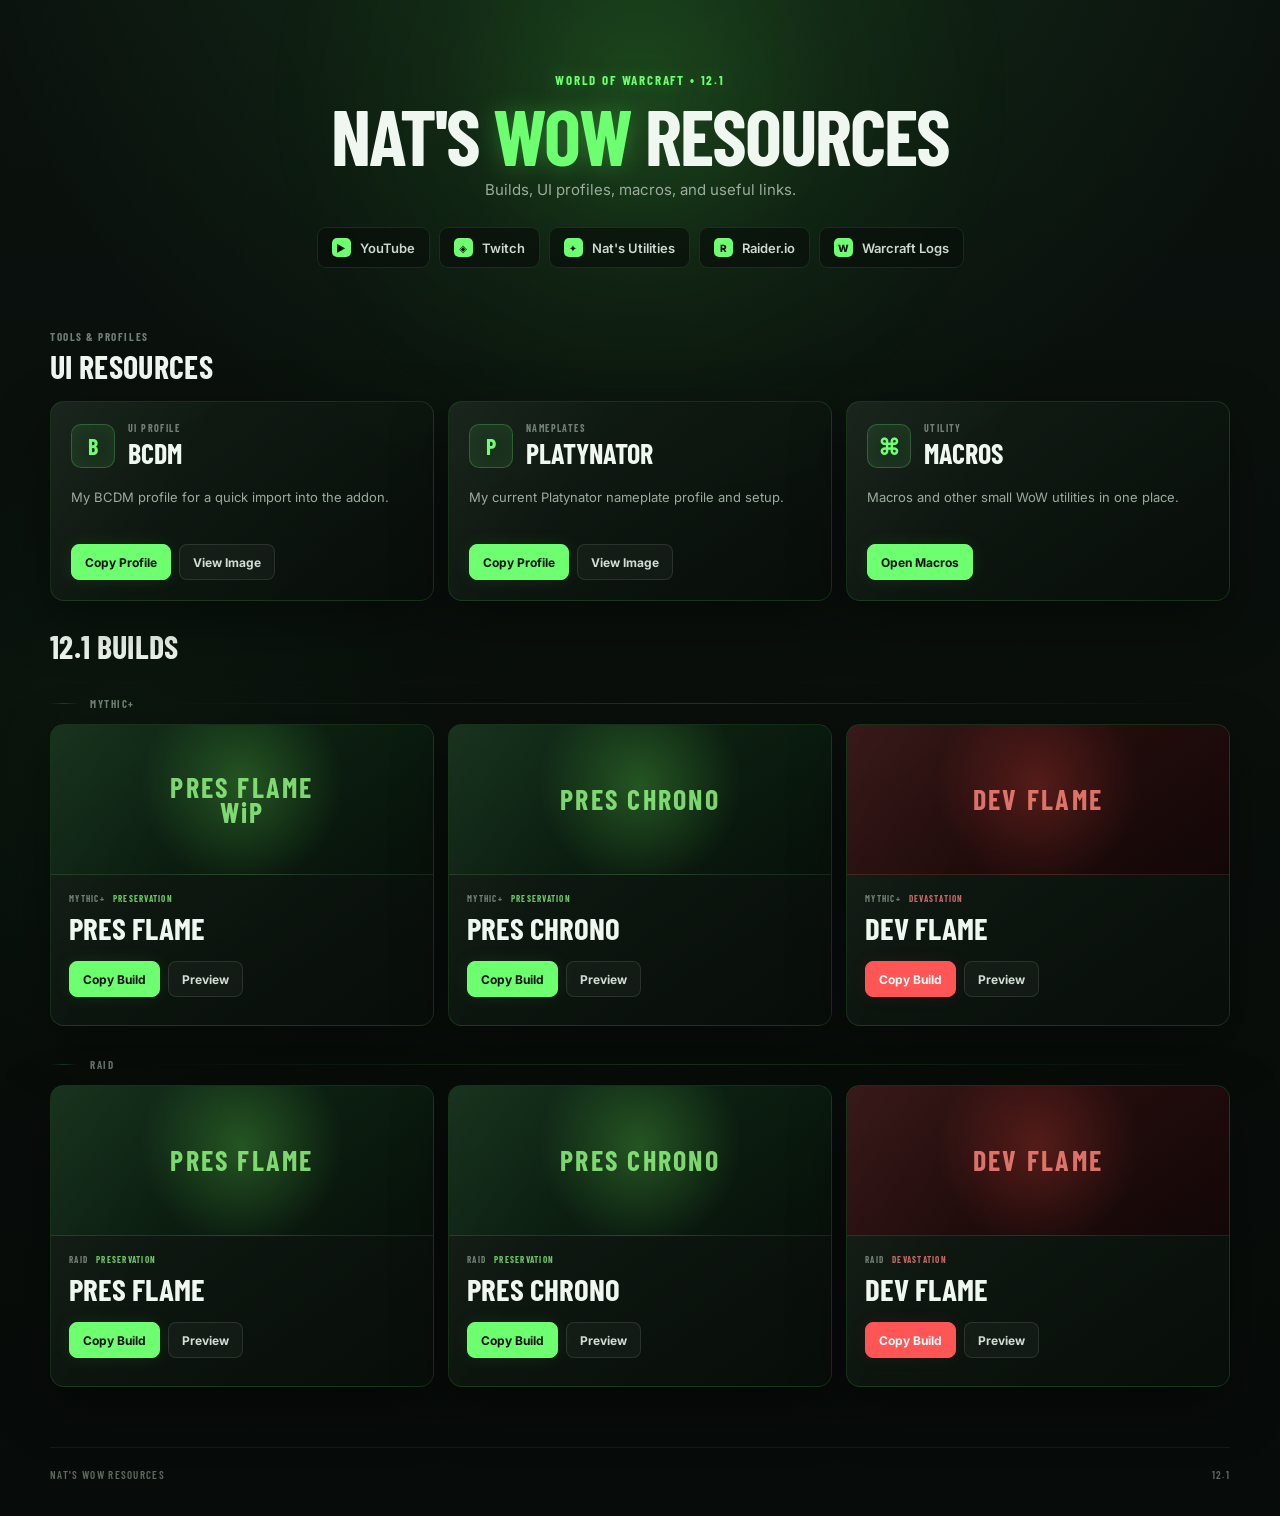
==== commit 079f0e93: "Update index.html" ====
--- a/index.html
+++ b/index.html
@@ -107,7 +107,7 @@
       <div class="build-grid">
 
         <article class="build-card pres">
-          <div class="build-image">PRES<br>FLAME</div>
+          <div class="build-image">PRES FLAME<br>WiP</div>
           <div class="build-body">
             <div class="build-meta"><span>MYTHIC+</span><span>PRESERVATION</span></div>
             <h3>Pres Flame</h3>
@@ -124,7 +124,7 @@
         </article>
 
         <article class="build-card pres">
-          <div class="build-image">PRES<br>CHRONO</div>
+          <div class="build-image">PRES CHRONO</div>
           <div class="build-body">
             <div class="build-meta"><span>MYTHIC+</span><span>PRESERVATION</span></div>
             <h3>Pres Chrono</h3>
@@ -141,7 +141,7 @@
         </article>
 
         <article class="build-card dev">
-          <div class="build-image">DEV<br>FLAME</div>
+          <div class="build-image">DEV FLAME</div>
           <div class="build-body">
             <div class="build-meta"><span>MYTHIC+</span><span>DEVASTATION</span></div>
             <h3>Dev Flame</h3>
@@ -163,7 +163,7 @@
       <div class="build-grid">
 
         <article class="build-card pres">
-          <div class="build-image">PRES<br>FLAME</div>
+          <div class="build-image">PRES FLAME</div>
           <div class="build-body">
             <div class="build-meta"><span>RAID</span><span>PRESERVATION</span></div>
             <h3>Pres Flame</h3>
@@ -180,7 +180,7 @@
         </article>
 
         <article class="build-card pres">
-          <div class="build-image">PRES<br>CHRONO</div>
+          <div class="build-image">PRES CHRONO</div>
           <div class="build-body">
             <div class="build-meta"><span>RAID</span><span>PRESERVATION</span></div>
             <h3>Pres Chrono</h3>
@@ -197,7 +197,7 @@
         </article>
 
         <article class="build-card dev">
-          <div class="build-image">DEV<br>FLAME</div>
+          <div class="build-image">DEV FLAME</div>
           <div class="build-body">
             <div class="build-meta"><span>RAID</span><span>DEVASTATION</span></div>
             <h3>Dev Flame</h3>
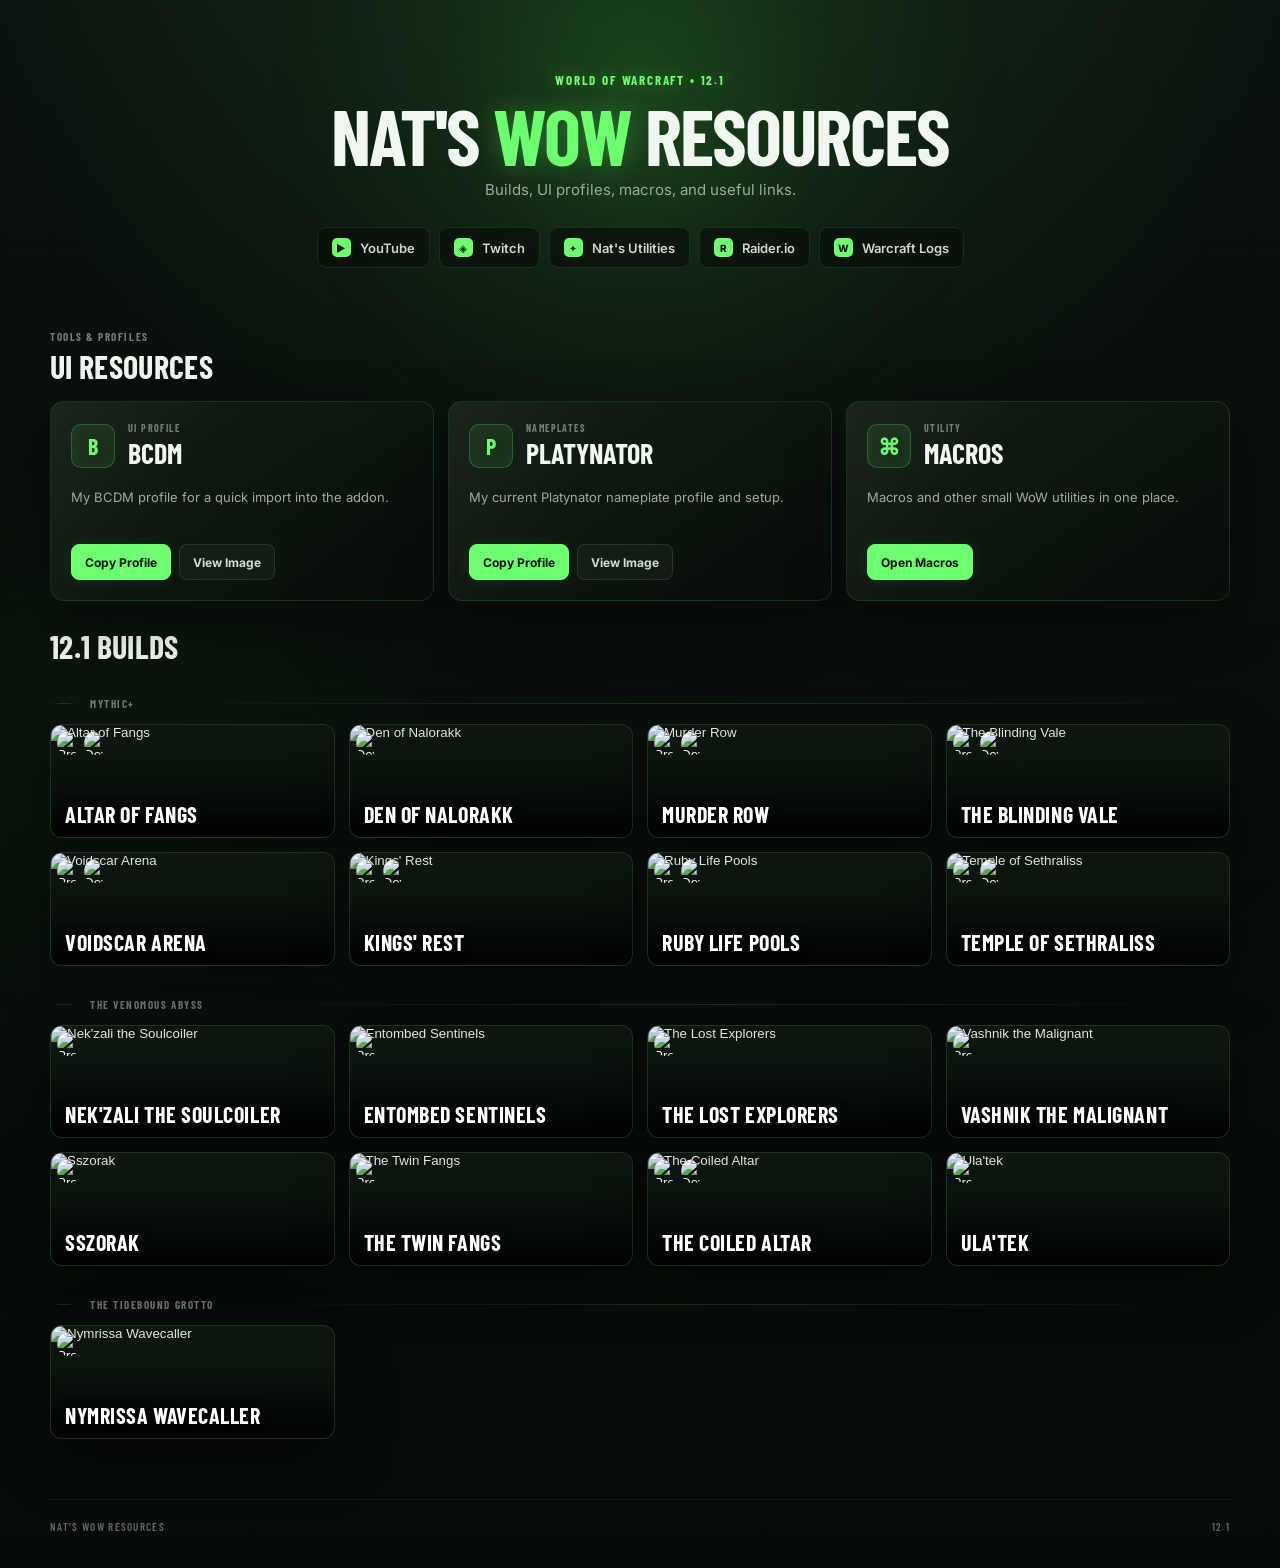
==== commit 64502acf: "Add files via upload" ====
--- a/index.html
+++ b/index.html
@@ -1,234 +1,766 @@
-<!DOCTYPE html>
-<html lang="en">
-<head>
-  <meta charset="UTF-8">
-  <meta name="viewport" content="width=device-width, initial-scale=1.0">
-  <title>Nat's WoW Resources</title>
-  <meta name="description" content="Nat's World of Warcraft builds, UI profiles, macros, and links.">
-  <link rel="stylesheet" href="style.css">
-</head>
-<body>
-  <div class="fel-background" aria-hidden="true"></div>
-
-  <header class="site-header">
-    <div class="eyebrow">WORLD OF WARCRAFT • 12.1</div>
-    <h1>Nat's <span>WoW</span> Resources</h1>
-    <p class="subtitle">Builds, UI profiles, macros, and useful links.</p>
-
-    <nav class="top-links" aria-label="External links">
-      <a class="top-link" href="https://www.youtube.com/@natrazalth" target="_blank" rel="noopener noreferrer">
-        <span class="link-icon">▶</span>
-        <span>YouTube</span>
-      </a>
-      <a class="top-link" href="https://www.twitch.tv/natrazalth" target="_blank" rel="noopener noreferrer">
-        <span class="link-icon">◈</span>
-        <span>Twitch</span>
-      </a>
-      <a class="top-link" href="https://www.curseforge.com/wow/addons/nats-utilities/preview" target="_blank" rel="noopener noreferrer">
-        <span class="link-icon">✦</span>
-        <span>Nat's Utilities</span>
-      </a>
-      <a class="top-link" href="https://raider.io/characters/us/tichondrius/Natrazalth" target="_blank" rel="noopener noreferrer">
-        <span class="link-icon">R</span>
-        <span>Raider.io</span>
-      </a>
-      <a class="top-link" href="https://www.warcraftlogs.com/character/us/tichondrius/natrazalth" target="_blank" rel="noopener noreferrer">
-        <span class="link-icon">W</span>
-        <span>Warcraft Logs</span>
-      </a>
-    </nav>
-  </header>
-
-  <main class="page">
-
-    <section class="section">
-      <div class="section-heading">
-        <div>
-          <div class="section-kicker">TOOLS & PROFILES</div>
-          <h2>UI Resources</h2>
-        </div>
-      </div>
-
-      <div class="resource-grid">
-        <article class="resource-card neutral">
-          <div class="card-top">
-            <div class="resource-icon">B</div>
-            <div>
-              <div class="card-label">UI PROFILE</div>
-              <h3>BCDM</h3>
-            </div>
-          </div>
-          <p>My BCDM profile for a quick import into the addon.</p>
-          <div class="card-actions">
-            <button class="button primary" data-copy-profile="bcdm">Copy Profile</button>
-            <button class="button ghost" data-image="bcdm">View Image</button>
-          </div>
-        </article>
-
-        <article class="resource-card neutral">
-          <div class="card-top">
-            <div class="resource-icon">P</div>
-            <div>
-              <div class="card-label">NAMEPLATES</div>
-              <h3>Platynator</h3>
-            </div>
-          </div>
-          <p>My current Platynator nameplate profile and setup.</p>
-          <div class="card-actions">
-            <button class="button primary" data-copy-profile="plat">Copy Profile</button>
-            <button class="button ghost" data-image="plat">View Image</button>
-          </div>
-        </article>
-
-        <article class="resource-card neutral">
-          <div class="card-top">
-            <div class="resource-icon">⌘</div>
-            <div>
-              <div class="card-label">UTILITY</div>
-              <h3>Macros</h3>
-            </div>
-          </div>
-          <p>Macros and other small WoW utilities in one place.</p>
-          <div class="card-actions">
-            <a class="button primary" href="https://natrazalth.github.io/WoW/macros.html">Open Macros</a>
-          </div>
-        </article>
-      </div>
-    </section>
-
-    <section class="section">
-      <div class="section-heading">
-        <div>
-          <h2>12.1 Builds</h2>
-        </div>
-      </div>
-
-      <div class="content-divider"><span>MYTHIC+</span></div>
-      <div class="build-grid">
-
-        <article class="build-card pres">
-          <div class="build-image">PRES FLAME<br>WiP</div>
-          <div class="build-body">
-            <div class="build-meta"><span>MYTHIC+</span><span>PRESERVATION</span></div>
-            <h3>Pres Flame</h3>
-            <p></p>
-            <div class="card-actions">
-              <button class="button primary" data-copy-build="mplus-pres-flame">Copy Build</button>
-              <button class="button ghost" data-preview-build="mplus-pres-flame">Preview</button>
-            </div>
-            <div class="preview-panel" data-preview-panel="mplus-pres-flame">
-              <img src="images/mplus-pres-flame.png" alt="Pres Flame Mythic+ talent preview" loading="lazy">
-              <p></p>
-            </div>
-          </div>
-        </article>
-
-        <article class="build-card pres">
-          <div class="build-image">PRES CHRONO</div>
-          <div class="build-body">
-            <div class="build-meta"><span>MYTHIC+</span><span>PRESERVATION</span></div>
-            <h3>Pres Chrono</h3>
-            <p></p>
-            <div class="card-actions">
-              <button class="button primary" data-copy-build="mplus-pres-chrono">Copy Build</button>
-              <button class="button ghost" data-preview-build="mplus-pres-chrono">Preview</button>
-            </div>
-            <div class="preview-panel" data-preview-panel="mplus-pres-chrono">
-              <img src="images/mplus-pres-chrono.png" alt="Pres Chrono Mythic+ talent preview" loading="lazy">
-              <p></p>
-            </div>
-          </div>
-        </article>
-
-        <article class="build-card dev">
-          <div class="build-image">DEV FLAME</div>
-          <div class="build-body">
-            <div class="build-meta"><span>MYTHIC+</span><span>DEVASTATION</span></div>
-            <h3>Dev Flame</h3>
-            <p></p>
-            <div class="card-actions">
-              <button class="button primary" data-copy-build="mplus-dev-flame">Copy Build</button>
-              <button class="button ghost" data-preview-build="mplus-dev-flame">Preview</button>
-            </div>
-            <div class="preview-panel" data-preview-panel="mplus-dev-flame">
-              <img src="images/mplus-dev-flame.png" alt="Dev Flame Mythic+ talent preview" loading="lazy">
-              <p></p>
-            </div>
-          </div>
-        </article>
-
-      </div>
-
-      <div class="content-divider"><span>RAID</span></div>
-      <div class="build-grid">
-
-        <article class="build-card pres">
-          <div class="build-image">PRES FLAME</div>
-          <div class="build-body">
-            <div class="build-meta"><span>RAID</span><span>PRESERVATION</span></div>
-            <h3>Pres Flame</h3>
-            <p></p>
-            <div class="card-actions">
-              <button class="button primary" data-copy-build="raid-pres-flame">Copy Build</button>
-              <button class="button ghost" data-preview-build="raid-pres-flame">Preview</button>
-            </div>
-            <div class="preview-panel" data-preview-panel="raid-pres-flame">
-              <img src="images/raid-pres-flame.png" alt="Pres Flame raid talent preview" loading="lazy">
-              <p></p>
-            </div>
-          </div>
-        </article>
-
-        <article class="build-card pres">
-          <div class="build-image">PRES CHRONO</div>
-          <div class="build-body">
-            <div class="build-meta"><span>RAID</span><span>PRESERVATION</span></div>
-            <h3>Pres Chrono</h3>
-            <p></p>
-            <div class="card-actions">
-              <button class="button primary" data-copy-build="raid-pres-chrono">Copy Build</button>
-              <button class="button ghost" data-preview-build="raid-pres-chrono">Preview</button>
-            </div>
-            <div class="preview-panel" data-preview-panel="raid-pres-chrono">
-              <img src="images/raid-pres-chrono.png" alt="Pres Chrono raid talent preview" loading="lazy">
-              <p></p>
-            </div>
-          </div>
-        </article>
-
-        <article class="build-card dev">
-          <div class="build-image">DEV FLAME</div>
-          <div class="build-body">
-            <div class="build-meta"><span>RAID</span><span>DEVASTATION</span></div>
-            <h3>Dev Flame</h3>
-            <p></p>
-            <div class="card-actions">
-              <button class="button primary" data-copy-build="raid-dev-flame">Copy Build</button>
-              <button class="button ghost" data-preview-build="raid-dev-flame">Preview</button>
-            </div>
-            <div class="preview-panel" data-preview-panel="raid-dev-flame">
-              <img src="images/raid-dev-flame.png" alt="Dev Flame raid talent preview" loading="lazy">
-              <p></p>
-            </div>
-          </div>
-        </article>
-
-      </div>
-    </section>
-  </main>
-
-  <footer>
-    <span>Nat's WoW Resources</span>
-    <span>12.1</span>
-  </footer>
-
-  <div id="imageModal" class="modal" aria-hidden="true">
-    <button class="modal-close" aria-label="Close">&times;</button>
-    <img id="modalImg" src="" alt="Preview">
-  </div>
-
-  <div id="toast" class="toast" role="status" aria-live="polite">Copied!</div>
-
-  <script src="script.js"></script>
-</body>
-</html>
+<!DOCTYPE html>
+<html lang="en">
+
+<head>
+
+  <meta charset="UTF-8">
+
+  <meta
+    name="viewport"
+    content="width=device-width, initial-scale=1.0"
+  >
+
+  <title>Nat's WoW Resources</title>
+
+  <meta
+    name="description"
+    content="Nat's World of Warcraft builds, UI profiles, macros, and links."
+  >
+
+  <link
+    rel="stylesheet"
+    href="style.css"
+  >
+
+</head>
+
+<body>
+
+  <div
+    class="fel-background"
+    aria-hidden="true"
+  ></div>
+
+  <header class="site-header">
+
+    <div class="eyebrow">
+      WORLD OF WARCRAFT • 12.1
+    </div>
+
+    <h1>
+      Nat's <span>WoW</span> Resources
+    </h1>
+
+    <p class="subtitle">
+      Builds, UI profiles, macros, and useful links.
+    </p>
+
+    <nav
+      class="top-links"
+      aria-label="External links"
+    >
+
+      <a
+        class="top-link"
+        href="https://www.youtube.com/@natrazalth"
+        target="_blank"
+        rel="noopener noreferrer"
+      >
+        <span class="link-icon">▶</span>
+        <span>YouTube</span>
+      </a>
+
+      <a
+        class="top-link"
+        href="https://www.twitch.tv/natrazalth"
+        target="_blank"
+        rel="noopener noreferrer"
+      >
+        <span class="link-icon">◈</span>
+        <span>Twitch</span>
+      </a>
+
+      <a
+        class="top-link"
+        href="https://www.curseforge.com/wow/addons/nats-utilities/preview"
+        target="_blank"
+        rel="noopener noreferrer"
+      >
+        <span class="link-icon">✦</span>
+        <span>Nat's Utilities</span>
+      </a>
+
+      <a
+        class="top-link"
+        href="https://raider.io/characters/us/tichondrius/Natrazalth"
+        target="_blank"
+        rel="noopener noreferrer"
+      >
+        <span class="link-icon">R</span>
+        <span>Raider.io</span>
+      </a>
+
+      <a
+        class="top-link"
+        href="https://www.warcraftlogs.com/character/us/tichondrius/natrazalth"
+        target="_blank"
+        rel="noopener noreferrer"
+      >
+        <span class="link-icon">W</span>
+        <span>Warcraft Logs</span>
+      </a>
+
+    </nav>
+
+  </header>
+
+  <main class="page">
+
+    <section class="section">
+
+      <div class="section-heading">
+
+        <div>
+
+          <div class="section-kicker">
+            TOOLS & PROFILES
+          </div>
+
+          <h2>
+            UI Resources
+          </h2>
+
+        </div>
+
+      </div>
+
+      <div class="resource-grid">
+
+        <article class="resource-card neutral">
+
+          <div class="card-top">
+
+            <div class="resource-icon">
+              B
+            </div>
+
+            <div>
+
+              <div class="card-label">
+                UI PROFILE
+              </div>
+
+              <h3>
+                BCDM
+              </h3>
+
+            </div>
+
+          </div>
+
+          <p>
+            My BCDM profile for a quick import into the addon.
+          </p>
+
+          <div class="card-actions">
+
+            <button
+              class="button primary"
+              data-copy-profile="bcdm"
+            >
+              Copy Profile
+            </button>
+
+            <button
+              class="button ghost"
+              data-image="bcdm"
+            >
+              View Image
+            </button>
+
+          </div>
+
+        </article>
+
+        <article class="resource-card neutral">
+
+          <div class="card-top">
+
+            <div class="resource-icon">
+              P
+            </div>
+
+            <div>
+
+              <div class="card-label">
+                NAMEPLATES
+              </div>
+
+              <h3>
+                Platynator
+              </h3>
+
+            </div>
+
+          </div>
+
+          <p>
+            My current Platynator nameplate profile and setup.
+          </p>
+
+          <div class="card-actions">
+
+            <button
+              class="button primary"
+              data-copy-profile="plat"
+            >
+              Copy Profile
+            </button>
+
+            <button
+              class="button ghost"
+              data-image="plat"
+            >
+              View Image
+            </button>
+
+          </div>
+
+        </article>
+
+        <article class="resource-card neutral">
+
+          <div class="card-top">
+
+            <div class="resource-icon">
+              ⌘
+            </div>
+
+            <div>
+
+              <div class="card-label">
+                UTILITY
+              </div>
+
+              <h3>
+                Macros
+              </h3>
+
+            </div>
+
+          </div>
+
+          <p>
+            Macros and other small WoW utilities in one place.
+          </p>
+
+          <div class="card-actions">
+
+            <a
+              class="button primary"
+              href="https://natrazalth.github.io/WoW/macros.html"
+            >
+              Open Macros
+            </a>
+
+          </div>
+
+        </article>
+
+      </div>
+
+    </section>
+
+    <section class="section">
+
+      <div class="section-heading">
+
+        <div>
+
+          <h2>
+            12.1 Builds
+          </h2>
+
+        </div>
+
+      </div>
+
+      <div class="content-divider">
+        <span>MYTHIC+</span>
+      </div>
+
+      <div class="dungeon-grid">
+
+        <button
+          class="dungeon-card"
+          type="button"
+          data-dungeon="altar-of-fangs"
+        >
+
+          <img
+            src="images/dungeons/altar-of-fangs.jpg"
+            alt="Altar of Fangs"
+            loading="lazy"
+          >
+
+          <div class="dungeon-overlay">
+
+            <span class="dungeon-name">
+              Altar of Fangs
+            </span>
+
+          </div>
+
+        </button>
+
+        <button
+          class="dungeon-card"
+          type="button"
+          data-dungeon="den-of-nalorakk"
+        >
+
+          <img
+            src="images/dungeons/den-of-nalorakk.jpg"
+            alt="Den of Nalorakk"
+            loading="lazy"
+          >
+
+          <div class="dungeon-overlay">
+
+            <span class="dungeon-name">
+              Den of Nalorakk
+            </span>
+
+          </div>
+
+        </button>
+
+        <button
+          class="dungeon-card"
+          type="button"
+          data-dungeon="murder-row"
+        >
+
+          <img
+            src="images/dungeons/murder-row.jpg"
+            alt="Murder Row"
+            loading="lazy"
+          >
+
+          <div class="dungeon-overlay">
+
+            <span class="dungeon-name">
+              Murder Row
+            </span>
+
+          </div>
+
+        </button>
+
+        <button
+          class="dungeon-card"
+          type="button"
+          data-dungeon="the-blinding-vale"
+        >
+
+          <img
+            src="images/dungeons/the-blinding-vale.jpg"
+            alt="The Blinding Vale"
+            loading="lazy"
+          >
+
+          <div class="dungeon-overlay">
+
+            <span class="dungeon-name">
+              The Blinding Vale
+            </span>
+
+          </div>
+
+        </button>
+
+        <button
+          class="dungeon-card"
+          type="button"
+          data-dungeon="voidscar-arena"
+        >
+
+          <img
+            src="images/dungeons/voidscar-arena.jpg"
+            alt="Voidscar Arena"
+            loading="lazy"
+          >
+
+          <div class="dungeon-overlay">
+
+            <span class="dungeon-name">
+              Voidscar Arena
+            </span>
+
+          </div>
+
+        </button>
+
+        <button
+          class="dungeon-card"
+          type="button"
+          data-dungeon="kings-rest"
+        >
+
+          <img
+            src="images/dungeons/kings-rest.jpg"
+            alt="Kings' Rest"
+            loading="lazy"
+          >
+
+          <div class="dungeon-overlay">
+
+            <span class="dungeon-name">
+              Kings' Rest
+            </span>
+
+          </div>
+
+        </button>
+
+        <button
+          class="dungeon-card"
+          type="button"
+          data-dungeon="ruby-life-pools"
+        >
+
+          <img
+            src="images/dungeons/ruby-life-pools.jpg"
+            alt="Ruby Life Pools"
+            loading="lazy"
+          >
+
+          <div class="dungeon-overlay">
+
+            <span class="dungeon-name">
+              Ruby Life Pools
+            </span>
+
+          </div>
+
+        </button>
+
+        <button
+          class="dungeon-card"
+          type="button"
+          data-dungeon="temple-of-sethraliss"
+        >
+
+          <img
+            src="images/dungeons/temple-of-sethraliss.jpg"
+            alt="Temple of Sethraliss"
+            loading="lazy"
+          >
+
+          <div class="dungeon-overlay">
+
+            <span class="dungeon-name">
+              Temple of Sethraliss
+            </span>
+
+          </div>
+
+        </button>
+
+      </div>
+
+      <div class="content-divider">
+
+        <span>THE VENOMOUS ABYSS</span>
+
+      </div>
+
+      <div class="dungeon-grid">
+
+        <button
+          class="dungeon-card"
+          type="button"
+          data-dungeon="venomous-abyss-1"
+        >
+
+          <img
+            src="images/raids/Nekzali-the-Soulcoiler.jpg"
+            alt="Nek'zali the Soulcoiler"
+            loading="lazy"
+          >
+
+          <div class="dungeon-overlay">
+
+            <span class="dungeon-name">
+              Nek'zali the Soulcoiler
+            </span>
+
+          </div>
+
+        </button>
+
+        <button
+          class="dungeon-card"
+          type="button"
+          data-dungeon="venomous-abyss-2"
+        >
+
+          <img
+            src="images/raids/Entombed-Sentinels.jpg"
+            alt="Entombed Sentinels"
+            loading="lazy"
+          >
+
+          <div class="dungeon-overlay">
+
+            <span class="dungeon-name">
+              Entombed Sentinels
+            </span>
+
+          </div>
+
+        </button>
+
+        <button
+          class="dungeon-card"
+          type="button"
+          data-dungeon="venomous-abyss-3"
+        >
+
+          <img
+            src="images/raids/The-Lost-Explorers.jpg"
+            alt="The Lost Explorers"
+            loading="lazy"
+          >
+
+          <div class="dungeon-overlay">
+
+            <span class="dungeon-name">
+              The Lost Explorers
+            </span>
+
+          </div>
+
+        </button>
+
+        <button
+          class="dungeon-card"
+          type="button"
+          data-dungeon="venomous-abyss-4"
+        >
+
+          <img
+            src="images/raids/Vashnik-the-Malignant.jpg"
+            alt="Vashnik the Malignant"
+            loading="lazy"
+          >
+
+          <div class="dungeon-overlay">
+
+            <span class="dungeon-name">
+              Vashnik the Malignant
+            </span>
+
+          </div>
+
+        </button>
+
+        <button
+          class="dungeon-card"
+          type="button"
+          data-dungeon="venomous-abyss-5"
+        >
+
+          <img
+            src="images/raids/Sszorak.jpg"
+            alt="Sszorak"
+            loading="lazy"
+          >
+
+          <div class="dungeon-overlay">
+
+            <span class="dungeon-name">
+              Sszorak
+            </span>
+
+          </div>
+
+        </button>
+
+        <button
+          class="dungeon-card"
+          type="button"
+          data-dungeon="venomous-abyss-6"
+        >
+
+          <img
+            src="images/raids/The-Twin-Fangs.jpg"
+            alt="The Twin Fangs"
+            loading="lazy"
+          >
+
+          <div class="dungeon-overlay">
+
+            <span class="dungeon-name">
+              The Twin Fangs
+            </span>
+
+          </div>
+
+        </button>
+
+        <button
+          class="dungeon-card"
+          type="button"
+          data-dungeon="venomous-abyss-7"
+        >
+
+          <img
+            src="images/raids/The-Coiled-Altar.jpg"
+            alt="The Coiled Altar"
+            loading="lazy"
+          >
+
+          <div class="dungeon-overlay">
+
+            <span class="dungeon-name">
+              The Coiled Altar
+            </span>
+
+          </div>
+
+        </button>
+
+        <button
+          class="dungeon-card"
+          type="button"
+          data-dungeon="venomous-abyss-8"
+        >
+
+          <img
+            src="images/raids/Ulatek.jpg"
+            alt="Ula'tek"
+            loading="lazy"
+          >
+
+          <div class="dungeon-overlay">
+
+            <span class="dungeon-name">
+              Ula'tek
+            </span>
+
+          </div>
+
+        </button>
+		
+	</div>
+	
+		<div class="content-divider">
+
+			<span>THE TIDEBOUND GROTTO</span>
+
+		</div>
+		
+	<div class="dungeon-grid">
+	
+        <button
+          class="dungeon-card"
+          type="button"
+          data-dungeon="lair-boss"
+        >
+
+          <img
+            src="images/raids/Nymrissa-Wavecaller.jpg"
+            alt="Nymrissa Wavecaller"
+            loading="lazy"
+          >
+
+          <div class="dungeon-overlay">
+
+            <span class="dungeon-name">
+              Nymrissa Wavecaller
+            </span>
+
+          </div>
+
+        </button>
+
+      </div>
+
+    </section>
+
+  </main>
+
+  <footer>
+
+    <span>
+      Nat's WoW Resources
+    </span>
+
+    <span>
+      12.1
+    </span>
+
+  </footer>
+
+  <div
+    id="imageModal"
+    class="modal"
+    aria-hidden="true"
+  >
+
+    <button
+      class="modal-close"
+      aria-label="Close"
+    >
+      &times;
+    </button>
+
+    <img
+      id="modalImg"
+      src=""
+      alt="Preview"
+    >
+
+  </div>
+
+  <div
+    id="dungeonModal"
+    class="modal dungeon-modal"
+    aria-hidden="true"
+  >
+
+    <div class="dungeon-modal-content">
+
+      <button
+        class="modal-close dungeon-modal-close"
+        aria-label="Close"
+      >
+        &times;
+      </button>
+
+      <div class="dungeon-modal-header">
+
+        <div class="card-label"
+		id="dungeonModalType"
+		>
+          MYTHIC+
+        </div>
+
+        <h2 id="dungeonModalTitle">
+          Dungeon Name
+        </h2>
+
+      </div>
+
+      <div id="dungeonBuilds"></div>
+
+    </div>
+
+  </div>
+
+  <div
+    id="toast"
+    class="toast"
+    role="status"
+    aria-live="polite"
+  >
+    Copied!
+  </div>
+
+  <script src="builds.js"></script>
+  <script src="script.js"></script>
+
+</body>
+
+</html>
--- a/style.css
+++ b/style.css
@@ -1,631 +1,1055 @@
-@import url('https://fonts.googleapis.com/css2?family=Barlow+Condensed:wght@400;500;600;700&family=Inter:wght@400;500;600;700&display=swap');
-
-:root {
-  --bg: #070b09;
-  --bg-2: #0b120e;
-  --panel: rgba(13, 22, 16, 0.88);
-  --panel-solid: #0d1710;
-  --border: rgba(107, 255, 112, 0.13);
-  --text: #f0f7f0;
-  --muted: #9cab9d;
-  --muted-2: #718074;
-  --fel: #6dff70;
-  --fel-bright: #9cff7f;
-  --fel-dark: #173c20;
-  --dev: #ff5555;
-  --dev-bright: #ff8585;
-  --dev-dark: #421818;
-  --shadow: 0 20px 55px rgba(0, 0, 0, 0.38);
-}
-
-* { box-sizing: border-box; }
-
-html {
-  scroll-behavior: smooth;
-}
-
-body {
-  margin: 0;
-  min-height: 100vh;
-  color: var(--text);
-  background:
-    radial-gradient(circle at 50% -10%, rgba(84, 255, 93, 0.12), transparent 38%),
-    radial-gradient(circle at 10% 50%, rgba(52, 255, 72, 0.035), transparent 25%),
-    linear-gradient(180deg, var(--bg-2), var(--bg));
-  font-family: Inter, system-ui, sans-serif;
-  overflow-x: hidden;
-}
-
-body::before {
-  content: "";
-  position: fixed;
-  inset: 0;
-  pointer-events: none;
-  opacity: 0.35;
-  background-image:
-    linear-gradient(rgba(115, 255, 120, 0.025) 1px, transparent 1px),
-    linear-gradient(90deg, rgba(115, 255, 120, 0.025) 1px, transparent 1px);
-  background-size: 48px 48px;
-  mask-image: linear-gradient(to bottom, black, transparent 75%);
-}
-
-.fel-background {
-  position: fixed;
-  z-index: -1;
-  top: -18rem;
-  left: 50%;
-  width: 48rem;
-  height: 48rem;
-  transform: translateX(-50%);
-  border-radius: 50%;
-  background: radial-gradient(circle, rgba(91, 255, 74, 0.16), rgba(91, 255, 74, 0.035) 35%, transparent 68%);
-  filter: blur(22px);
-  pointer-events: none;
-}
-
-.site-header {
-  width: min(1180px, calc(100% - 36px));
-  margin: 0 auto;
-  padding: 72px 0 36px;
-  text-align: center;
-}
-
-.eyebrow,
-.section-kicker,
-.card-label,
-.build-meta,
-.content-divider {
-  font-family: "Barlow Condensed", sans-serif;
-  letter-spacing: 0.14em;
-  text-transform: uppercase;
-}
-
-.eyebrow {
-  color: var(--fel);
-  font-size: 13px;
-  font-weight: 700;
-  text-shadow: 0 0 18px rgba(109, 255, 112, 0.4);
-}
-
-h1, h2, h3, p { margin-top: 0; }
-
-h1 {
-  margin: 10px 0 8px;
-  font-family: "Barlow Condensed", sans-serif;
-  font-size: clamp(48px, 8vw, 78px);
-  line-height: 0.95;
-  letter-spacing: -0.025em;
-  text-transform: uppercase;
-}
-
-h1 span {
-  color: var(--fel);
-  text-shadow: 0 0 24px rgba(109, 255, 112, 0.28);
-}
-
-.subtitle {
-  color: var(--muted);
-  font-size: 15px;
-}
-
-.top-links {
-  display: flex;
-  justify-content: center;
-  flex-wrap: wrap;
-  gap: 9px;
-  margin-top: 28px;
-}
-
-.top-link {
-  display: inline-flex;
-  align-items: center;
-  gap: 9px;
-  padding: 10px 14px;
-  border: 1px solid rgba(159, 255, 159, 0.11);
-  border-radius: 9px;
-  color: #cdd8cf;
-  background: rgba(9, 15, 11, 0.7);
-  text-decoration: none;
-  font-size: 13px;
-  font-weight: 600;
-  transition: 180ms ease;
-}
-
-.top-link:hover {
-  color: white;
-  border-color: rgba(109, 255, 112, 0.38);
-  background: rgba(35, 65, 39, 0.48);
-  transform: translateY(-2px);
-  box-shadow: 0 8px 25px rgba(0, 0, 0, 0.24), 0 0 18px rgba(109, 255, 112, 0.08);
-}
-
-.link-icon {
-  display: grid;
-  place-items: center;
-  width: 19px;
-  height: 19px;
-  border-radius: 5px;
-  color: #071008;
-  background: var(--fel);
-  font-size: 10px;
-  font-weight: 800;
-}
-
-.page {
-  width: min(1180px, calc(100% - 36px));
-  margin: 0 auto;
-  padding-bottom: 60px;
-}
-
-.section {
-  margin-top: 26px;
-}
-
-.section-heading {
-  display: flex;
-  align-items: end;
-  justify-content: space-between;
-  gap: 20px;
-  margin-bottom: 16px;
-}
-
-.section-kicker {
-  margin-bottom: 4px;
-  color: var(--muted-2);
-  font-size: 11px;
-  font-weight: 700;
-}
-
-.section-heading h2 {
-  margin: 0;
-  font-family: "Barlow Condensed", sans-serif;
-  font-size: 32px;
-  text-transform: uppercase;
-  letter-spacing: 0.01em;
-}
-
-.section-link {
-  color: var(--fel);
-  text-decoration: none;
-  font-size: 13px;
-  font-weight: 700;
-}
-
-.section-link:hover { text-decoration: underline; }
-
-.resource-grid {
-  display: grid;
-  grid-template-columns: repeat(3, 1fr);
-  gap: 14px;
-}
-
-.resource-card,
-.build-card {
-  position: relative;
-  overflow: hidden;
-  border: 1px solid var(--border);
-  border-radius: 14px;
-  background: linear-gradient(145deg, rgba(19, 31, 22, 0.94), rgba(8, 14, 10, 0.95));
-  box-shadow: var(--shadow);
-}
-
-.resource-card {
-  padding: 20px;
-  transition: 200ms ease;
-}
-
-.resource-card::after,
-.build-card::after {
-  content: "";
-  position: absolute;
-  inset: 0;
-  pointer-events: none;
-  background: linear-gradient(120deg, rgba(255,255,255,0.035), transparent 35%);
-}
-
-.resource-card:hover {
-  transform: translateY(-4px);
-  border-color: rgba(109, 255, 112, 0.28);
-  box-shadow: var(--shadow), 0 0 32px rgba(109, 255, 112, 0.06);
-}
-
-.card-top {
-  display: flex;
-  align-items: center;
-  gap: 13px;
-}
-
-.resource-icon {
-  display: grid;
-  place-items: center;
-  width: 44px;
-  height: 44px;
-  flex: 0 0 44px;
-  border: 1px solid rgba(109, 255, 112, 0.24);
-  border-radius: 10px;
-  color: var(--fel);
-  background: rgba(109, 255, 112, 0.08);
-  font-family: "Barlow Condensed", sans-serif;
-  font-size: 22px;
-  font-weight: 700;
-  box-shadow: inset 0 0 20px rgba(109, 255, 112, 0.04);
-}
-
-.card-label {
-  color: var(--muted-2);
-  font-size: 10px;
-  font-weight: 700;
-}
-
-.resource-card h3,
-.build-card h3 {
-  margin: 2px 0 0;
-  font-family: "Barlow Condensed", sans-serif;
-  font-size: 28px;
-  text-transform: uppercase;
-}
-
-.resource-card p,
-.build-card p {
-  color: var(--muted);
-  font-size: 13px;
-  line-height: 1.55;
-}
-
-.resource-card p {
-  min-height: 40px;
-  margin: 17px 0;
-}
-
-.card-actions {
-  display: flex;
-  flex-wrap: wrap;
-  gap: 8px;
-}
-
-.button {
-  display: inline-flex;
-  justify-content: center;
-  align-items: center;
-  min-height: 36px;
-  padding: 8px 13px;
-  border: 1px solid transparent;
-  border-radius: 8px;
-  cursor: pointer;
-  text-decoration: none;
-  font: 700 12px Inter, sans-serif;
-  transition: 160ms ease;
-}
-
-.button.primary {
-  color: #061008;
-  background: var(--fel);
-  border-color: var(--fel);
-  box-shadow: 0 0 18px rgba(109, 255, 112, 0.09);
-}
-
-.button.primary:hover {
-  background: var(--fel-bright);
-  transform: translateY(-1px);
-  box-shadow: 0 0 22px rgba(109, 255, 112, 0.2);
-}
-
-.button.ghost {
-  color: #d3ddd5;
-  background: rgba(255,255,255,0.035);
-  border-color: rgba(255,255,255,0.1);
-}
-
-.button.ghost:hover {
-  color: white;
-  border-color: rgba(255,255,255,0.22);
-  background: rgba(255,255,255,0.065);
-}
-
-.builds-section {
-  margin-top: 56px;
-}
-
-.legend {
-  display: flex;
-  gap: 16px;
-  color: var(--muted);
-  font-size: 12px;
-  font-weight: 600;
-}
-
-.legend span {
-  display: inline-flex;
-  align-items: center;
-  gap: 7px;
-}
-
-.legend-dot {
-  width: 8px;
-  height: 8px;
-  border-radius: 50%;
-}
-
-.pres-dot {
-  background: var(--fel);
-  box-shadow: 0 0 10px rgba(109,255,112,0.55);
-}
-
-.dev-dot {
-  background: var(--dev);
-  box-shadow: 0 0 10px rgba(255,85,85,0.55);
-}
-
-.content-divider {
-  display: flex;
-  align-items: center;
-  gap: 12px;
-  margin: 32px 0 14px;
-  color: #6f8072;
-  font-size: 11px;
-  font-weight: 700;
-}
-
-.content-divider::before,
-.content-divider::after {
-  content: "";
-  height: 1px;
-  background: linear-gradient(90deg, transparent, rgba(109,255,112,0.18), transparent);
-}
-
-.content-divider::before { width: 28px; }
-.content-divider::after { flex: 1; }
-
-.build-grid {
-  display: grid;
-  grid-template-columns: repeat(3, 1fr);
-  gap: 14px;
-}
-
-.build-card {
-  min-width: 0;
-  transition: 220ms ease;
-}
-
-.build-card:hover {
-  transform: translateY(-5px);
-}
-
-.build-card.pres:hover {
-  border-color: rgba(109,255,112,0.38);
-  box-shadow: var(--shadow), 0 0 34px rgba(109,255,112,0.09);
-}
-
-.build-card.dev:hover {
-  border-color: rgba(255,85,85,0.38);
-  box-shadow: var(--shadow), 0 0 34px rgba(255,85,85,0.08);
-}
-
-.build-image {
-  position: relative;
-  display: grid;
-  place-items: center;
-  min-height: 150px;
-  overflow: hidden;
-  border-bottom: 1px solid rgba(255,255,255,0.07);
-  font-family: "Barlow Condensed", sans-serif;
-  font-size: 28px;
-  font-weight: 700;
-  line-height: 0.88;
-  letter-spacing: 0.08em;
-  text-align: center;
-}
-
-.build-card.pres .build-image {
-  background:
-    radial-gradient(circle at 50% 40%, rgba(116,255,92,0.24), transparent 48%),
-    linear-gradient(145deg, #102c17, #07110a);
-  color: rgba(151,255,135,0.8);
-}
-
-.build-card.dev .build-image {
-  background:
-    radial-gradient(circle at 50% 40%, rgba(255,82,66,0.22), transparent 48%),
-    linear-gradient(145deg, #321111, #120707);
-  color: rgba(255,135,125,0.82);
-}
-
-.build-image.placeholder::after {
-  content: "IMAGE PLACEHOLDER";
-  position: absolute;
-  bottom: 10px;
-  color: rgba(255,255,255,0.3);
-  font: 600 9px Inter, sans-serif;
-  letter-spacing: 0.12em;
-}
-
-.build-body {
-  position: relative;
-  z-index: 1;
-  padding: 18px;
-}
-
-.build-meta {
-  display: flex;
-  gap: 8px;
-  color: var(--muted-2);
-  font-size: 9px;
-  font-weight: 700;
-}
-
-.build-card.pres .build-meta span:last-child { color: rgba(142,255,132,0.75); }
-.build-card.dev .build-meta span:last-child { color: rgba(255,132,132,0.75); }
-
-.build-card h3 {
-  margin-top: 5px;
-  margin-bottom: 7px;
-  font-size: 31px;
-}
-
-.build-card p {
-  margin-bottom: 15px;
-}
-
-.build-card.dev .button.primary {
-  color: #fff;
-  background: var(--dev);
-  border-color: var(--dev);
-  box-shadow: 0 0 18px rgba(255,85,85,0.08);
-}
-
-.build-card.dev .button.primary:hover {
-  background: var(--dev-bright);
-  border-color: var(--dev-bright);
-  box-shadow: 0 0 22px rgba(255,85,85,0.18);
-}
-
-.preview-panel {
-  display: grid;
-  grid-template-rows: 0fr;
-  opacity: 0;
-  margin-top: 0;
-  transition: 220ms ease;
-}
-
-.build-card.show-preview .preview-panel {
-  grid-template-rows: 1fr;
-  opacity: 1;
-  margin-top: 14px;
-}
-
-.preview-panel > * {
-  min-height: 0;
-  overflow: hidden;
-}
-
-.preview-panel img {
-  width: 100%;
-  border-radius: 9px;
-  border: 1px solid rgba(255,255,255,0.08);
-  cursor: zoom-in;
-}
-
-.preview-panel p {
-  margin: 8px 0 0;
-  font-size: 11px;
-}
-
-code {
-  color: var(--fel-bright);
-  font-size: 10px;
-}
-
-footer {
-  display: flex;
-  justify-content: space-between;
-  width: min(1180px, calc(100% - 36px));
-  margin: 0 auto;
-  padding: 20px 0 35px;
-  color: #5d6a60;
-  border-top: 1px solid rgba(109,255,112,0.08);
-  font: 600 11px "Barlow Condensed", sans-serif;
-  letter-spacing: 0.12em;
-  text-transform: uppercase;
-}
-
-.modal {
-  position: fixed;
-  inset: 0;
-  z-index: 1000;
-  display: none;
-  place-items: center;
-  padding: 30px;
-  background: rgba(0,0,0,0.88);
-  backdrop-filter: blur(8px);
-}
-
-.modal.open { display: grid; }
-
-.modal img {
-  max-width: min(1200px, 92vw);
-  max-height: 88vh;
-  border: 1px solid rgba(109,255,112,0.2);
-  border-radius: 10px;
-  box-shadow: 0 0 60px rgba(0,0,0,0.6);
-}
-
-.modal-close {
-  position: fixed;
-  top: 18px;
-  right: 24px;
-  width: 42px;
-  height: 42px;
-  border: 1px solid rgba(255,255,255,0.15);
-  border-radius: 9px;
-  color: white;
-  background: rgba(10,15,11,0.8);
-  font-size: 30px;
-  line-height: 1;
-  cursor: pointer;
-}
-
-.toast {
-  position: fixed;
-  z-index: 1100;
-  right: 22px;
-  bottom: 22px;
-  padding: 11px 15px;
-  border: 1px solid rgba(109,255,112,0.3);
-  border-radius: 9px;
-  color: #dfffe1;
-  background: #102415;
-  box-shadow: 0 10px 35px rgba(0,0,0,0.35), 0 0 25px rgba(109,255,112,0.1);
-  font-size: 12px;
-  font-weight: 700;
-  opacity: 0;
-  transform: translateY(10px);
-  pointer-events: none;
-  transition: 180ms ease;
-}
-
-.toast.show {
-  opacity: 1;
-  transform: translateY(0);
-}
-
-@media (max-width: 900px) {
-  .resource-grid,
-  .build-grid {
-    grid-template-columns: repeat(2, 1fr);
-  }
-}
-
-@media (max-width: 640px) {
-  .site-header {
-    padding-top: 48px;
-  }
-
-  .top-links {
-    display: grid;
-    grid-template-columns: 1fr 1fr;
-  }
-
-  .top-link {
-    justify-content: center;
-  }
-
-  .resource-grid,
-  .build-grid {
-    grid-template-columns: 1fr;
-  }
-
-  .section-heading {
-    align-items: flex-start;
-    flex-direction: column;
-  }
-
-  .legend {
-    margin-top: -5px;
-  }
-
-  .page,
-  .site-header,
-  footer {
-    width: min(100% - 24px, 1180px);
-  }
-}
+@import url('https://fonts.googleapis.com/css2?family=Barlow+Condensed:wght@400;500;600;700&family=Inter:wght@400;500;600;700&display=swap');
+
+:root {
+  --bg: #070b09;
+  --bg-2: #0b120e;
+  --panel: rgba(13, 22, 16, 0.88);
+  --panel-solid: #0d1710;
+  --border: rgba(107, 255, 112, 0.13);
+  --text: #f0f7f0;
+  --muted: #9cab9d;
+  --muted-2: #718074;
+  --fel: #6dff70;
+  --fel-bright: #9cff7f;
+  --fel-dark: #173c20;
+  --dev: #ff5555;
+  --dev-bright: #ff8585;
+  --dev-dark: #421818;
+  --shadow: 0 20px 55px rgba(0, 0, 0, 0.38);
+}
+
+* {
+  box-sizing: border-box;
+}
+
+html {
+  scroll-behavior: smooth;
+}
+
+body {
+  margin: 0;
+  min-height: 100vh;
+  color: var(--text);
+  background:
+    radial-gradient(circle at 50% -10%, rgba(84, 255, 93, 0.12), transparent 38%),
+    radial-gradient(circle at 10% 50%, rgba(52, 255, 72, 0.035), transparent 25%),
+    linear-gradient(180deg, var(--bg-2), var(--bg));
+  font-family: Inter, system-ui, sans-serif;
+  overflow-x: hidden;
+}
+
+body::before {
+  content: "";
+  position: fixed;
+  inset: 0;
+  pointer-events: none;
+  opacity: 0.35;
+  background-image:
+    linear-gradient(rgba(115, 255, 120, 0.025) 1px, transparent 1px),
+    linear-gradient(90deg, rgba(115, 255, 120, 0.025) 1px, transparent 1px);
+  background-size: 48px 48px;
+  mask-image: linear-gradient(to bottom, black, transparent 75%);
+}
+
+.fel-background {
+  position: fixed;
+  z-index: -1;
+  top: -18rem;
+  left: 50%;
+  width: 48rem;
+  height: 48rem;
+  transform: translateX(-50%);
+  border-radius: 50%;
+  background: radial-gradient(
+    circle,
+    rgba(91, 255, 74, 0.16),
+    rgba(91, 255, 74, 0.035) 35%,
+    transparent 68%
+  );
+  filter: blur(22px);
+  pointer-events: none;
+}
+
+.site-header {
+  width: min(1180px, calc(100% - 36px));
+  margin: 0 auto;
+  padding: 72px 0 36px;
+  text-align: center;
+}
+
+.eyebrow,
+.section-kicker,
+.card-label,
+.build-meta,
+.content-divider {
+  font-family: "Barlow Condensed", sans-serif;
+  letter-spacing: 0.14em;
+  text-transform: uppercase;
+}
+
+.eyebrow {
+  color: var(--fel);
+  font-size: 13px;
+  font-weight: 700;
+  text-shadow: 0 0 18px rgba(109, 255, 112, 0.4);
+}
+
+h1,
+h2,
+h3,
+p {
+  margin-top: 0;
+}
+
+h1 {
+  margin: 10px 0 8px;
+  font-family: "Barlow Condensed", sans-serif;
+  font-size: clamp(48px, 8vw, 78px);
+  line-height: 0.95;
+  letter-spacing: -0.025em;
+  text-transform: uppercase;
+}
+
+h1 span {
+  color: var(--fel);
+  text-shadow: 0 0 24px rgba(109, 255, 112, 0.28);
+}
+
+.subtitle {
+  color: var(--muted);
+  font-size: 15px;
+}
+
+.top-links {
+  display: flex;
+  justify-content: center;
+  flex-wrap: wrap;
+  gap: 9px;
+  margin-top: 28px;
+}
+
+.top-link {
+  display: inline-flex;
+  align-items: center;
+  gap: 9px;
+  padding: 10px 14px;
+  border: 1px solid rgba(159, 255, 159, 0.11);
+  border-radius: 9px;
+  color: #cdd8cf;
+  background: rgba(9, 15, 11, 0.7);
+  text-decoration: none;
+  font-size: 13px;
+  font-weight: 600;
+  transition: 180ms ease;
+}
+
+.top-link:hover {
+  color: white;
+  border-color: rgba(109, 255, 112, 0.28);
+  background: rgba(16, 27, 19, 0.9);
+  transform: translateY(-2px);
+}
+
+.link-icon {
+  display: grid;
+  place-items: center;
+  width: 19px;
+  height: 19px;
+  border-radius: 5px;
+  color: #071008;
+  background: var(--fel);
+  font-size: 10px;
+  font-weight: 800;
+}
+
+.page {
+  width: min(1180px, calc(100% - 36px));
+  margin: 0 auto;
+  padding-bottom: 60px;
+}
+
+.section {
+  margin-top: 26px;
+}
+
+.section-heading {
+  display: flex;
+  align-items: end;
+  justify-content: space-between;
+  gap: 20px;
+  margin-bottom: 16px;
+}
+
+.section-kicker {
+  margin-bottom: 4px;
+  color: var(--muted-2);
+  font-size: 11px;
+  font-weight: 700;
+}
+
+.section-heading h2 {
+  margin: 0;
+  font-family: "Barlow Condensed", sans-serif;
+  font-size: 32px;
+  text-transform: uppercase;
+  letter-spacing: 0.01em;
+}
+
+.section-link {
+  color: var(--fel);
+  text-decoration: none;
+  font-size: 13px;
+  font-weight: 700;
+}
+
+.section-link:hover {
+  text-decoration: underline;
+}
+
+.resource-grid {
+  display: grid;
+  grid-template-columns: repeat(3, 1fr);
+  gap: 14px;
+}
+
+.resource-card,
+.build-card {
+  position: relative;
+  overflow: hidden;
+  border: 1px solid var(--border);
+  border-radius: 14px;
+  background: linear-gradient(
+    145deg,
+    rgba(19, 31, 22, 0.94),
+    rgba(8, 14, 10, 0.95)
+  );
+  box-shadow: var(--shadow);
+}
+
+.resource-card {
+  padding: 20px;
+  transition: 200ms ease;
+}
+
+.resource-card::after,
+.build-card::after {
+  content: "";
+  position: absolute;
+  inset: 0;
+  pointer-events: none;
+  background: linear-gradient(
+    120deg,
+    rgba(255,255,255,0.035),
+    transparent 35%
+  );
+}
+
+.resource-card:hover {
+  transform: translateY(-4px);
+  border-color: rgba(109, 255, 112, 0.28);
+  box-shadow:
+    var(--shadow),
+    0 0 32px rgba(109, 255, 112, 0.06);
+}
+
+.card-top {
+  display: flex;
+  align-items: center;
+  gap: 13px;
+}
+
+[data-dungeon] {
+  position: relative;
+}
+
+.build-indicators {
+  position: absolute;
+  top: 6px;
+  left: 6px;
+  display: flex;
+  gap: 3px;
+  z-index: 10;
+  pointer-events: none;
+}
+
+.build-indicator {
+  width: 24px !important;
+  height: 24px !important;
+  min-width: 24px !important;
+  max-width: 24px !important;
+  min-height: 24px !important;
+  max-height: 24px !important;
+  border-radius: 50%;
+  object-fit: cover;
+  display: block;
+}
+
+.resource-icon {
+  display: grid;
+  place-items: center;
+  width: 44px;
+  height: 44px;
+  flex: 0 0 44px;
+  border: 1px solid rgba(109, 255, 112, 0.24);
+  border-radius: 10px;
+  color: var(--fel);
+  background: rgba(109, 255, 112, 0.08);
+  font-family: "Barlow Condensed", sans-serif;
+  font-size: 22px;
+  font-weight: 700;
+  box-shadow: inset 0 0 20px rgba(109, 255, 112, 0.04);
+}
+
+.card-label {
+  color: var(--muted-2);
+  font-size: 10px;
+  font-weight: 700;
+}
+
+.resource-card h3,
+.build-card h3 {
+  margin: 2px 0 0;
+  font-family: "Barlow Condensed", sans-serif;
+  font-size: 28px;
+  text-transform: uppercase;
+}
+
+.resource-card p,
+.build-card p {
+  color: var(--muted);
+  font-size: 13px;
+  line-height: 1.55;
+}
+
+.resource-card p {
+  min-height: 40px;
+  margin: 17px 0;
+}
+
+.card-actions {
+  display: flex;
+  flex-wrap: wrap;
+  gap: 8px;
+}
+
+.button {
+  display: inline-flex;
+  justify-content: center;
+  align-items: center;
+  min-height: 36px;
+  padding: 8px 13px;
+  border: 1px solid transparent;
+  border-radius: 8px;
+  cursor: pointer;
+  text-decoration: none;
+  font: 700 12px Inter, sans-serif;
+  transition: 160ms ease;
+}
+
+.button.primary {
+  color: #061008;
+  background: var(--fel);
+  border-color: var(--fel);
+  box-shadow: 0 0 18px rgba(109, 255, 112, 0.09);
+}
+
+.button.primary:hover {
+  background: var(--fel-bright);
+  transform: translateY(-1px);
+  box-shadow: 0 0 22px rgba(109, 255, 112, 0.2);
+}
+
+.button.ghost {
+  color: #d3ddd5;
+  background: rgba(255,255,255,0.035);
+  border-color: rgba(255,255,255,0.1);
+}
+
+.button.ghost:hover {
+  color: white;
+  border-color: rgba(255,255,255,0.22);
+  background: rgba(255,255,255,0.065);
+}
+
+.builds-section {
+  margin-top: 56px;
+}
+
+.legend {
+  display: flex;
+  gap: 16px;
+  color: var(--muted);
+  font-size: 12px;
+  font-weight: 600;
+}
+
+.legend span {
+  display: inline-flex;
+  align-items: center;
+  gap: 7px;
+}
+
+.legend-dot {
+  width: 8px;
+  height: 8px;
+  border-radius: 50%;
+}
+
+.pres-dot {
+  background: var(--fel);
+  box-shadow: 0 0 10px rgba(109,255,112,0.55);
+}
+
+.dev-dot {
+  background: var(--dev);
+  box-shadow: 0 0 10px rgba(255,85,85,0.55);
+}
+
+.content-divider {
+  display: flex;
+  align-items: center;
+  gap: 12px;
+  margin: 32px 0 14px;
+  color: #6f8072;
+  font-size: 11px;
+  font-weight: 700;
+}
+
+.content-divider::before,
+.content-divider::after {
+  content: "";
+  height: 1px;
+  background: linear-gradient(
+    90deg,
+    transparent,
+    rgba(109,255,112,0.18),
+    transparent
+  );
+}
+
+.content-divider::before {
+  width: 28px;
+}
+
+.content-divider::after {
+  flex: 1;
+}
+
+.build-grid {
+  display: grid;
+  grid-template-columns: repeat(3, 1fr);
+  gap: 14px;
+}
+
+.build-card {
+  min-width: 0;
+  transition: 220ms ease;
+}
+
+.build-card:hover {
+  transform: translateY(-5px);
+}
+
+.build-card.pres:hover {
+  border-color: rgba(109,255,112,0.38);
+  box-shadow:
+    var(--shadow),
+    0 0 34px rgba(109,255,112,0.09);
+}
+
+.build-card.dev:hover {
+  border-color: rgba(255,85,85,0.38);
+  box-shadow:
+    var(--shadow),
+    0 0 34px rgba(255,85,85,0.09);
+}
+
+.build-image {
+  position: relative;
+  display: grid;
+  place-items: center;
+  min-height: 150px;
+  overflow: hidden;
+  border-bottom: 1px solid rgba(255,255,255,0.07);
+  font-family: "Barlow Condensed", sans-serif;
+  font-size: 28px;
+  font-weight: 700;
+  line-height: 0.88;
+  letter-spacing: 0.08em;
+  text-align: center;
+}
+
+.build-card.pres .build-image {
+  background:
+    radial-gradient(
+      circle at 50% 40%,
+      rgba(116,255,92,0.24),
+      transparent 48%
+    ),
+    linear-gradient(145deg, #102c17, #07110a);
+  color: rgba(151,255,135,0.8);
+}
+
+.build-card.dev .build-image {
+  background:
+    radial-gradient(
+      circle at 50% 40%,
+      rgba(255,82,66,0.22),
+      transparent 48%
+    ),
+    linear-gradient(145deg, #321111, #120707);
+  color: rgba(255,135,125,0.82);
+}
+
+.build-image.placeholder::after {
+  content: "IMAGE PLACEHOLDER";
+  position: absolute;
+  bottom: 10px;
+  color: rgba(255,255,255,0.3);
+  font: 600 9px Inter, sans-serif;
+  letter-spacing: 0.12em;
+}
+
+.build-body {
+  position: relative;
+  z-index: 1;
+  padding: 18px;
+}
+
+.build-meta {
+  display: flex;
+  gap: 8px;
+  color: var(--muted-2);
+  font-size: 9px;
+  font-weight: 700;
+}
+
+.build-card.pres .build-meta span:last-child {
+  color: rgba(142,255,132,0.75);
+}
+
+.build-card.dev .build-meta span:last-child {
+  color: rgba(255,132,132,0.75);
+}
+
+.build-card h3 {
+  margin-top: 5px;
+  margin-bottom: 7px;
+  font-size: 31px;
+}
+
+.build-card p {
+  margin-bottom: 15px;
+}
+
+.build-card.dev .button.primary {
+  color: #fff;
+  background: var(--dev);
+  border-color: var(--dev);
+  box-shadow: 0 0 18px rgba(255,85,85,0.08);
+}
+
+.build-card.dev .button.primary:hover {
+  background: var(--dev-bright);
+  border-color: var(--dev-bright);
+  box-shadow: 0 0 22px rgba(255,85,85,0.18);
+}
+
+.preview-panel {
+  display: grid;
+  grid-template-rows: 0fr;
+  opacity: 0;
+  margin-top: 0;
+  transition: 220ms ease;
+}
+
+.build-card.show-preview .preview-panel {
+  grid-template-rows: 1fr;
+  opacity: 1;
+  margin-top: 14px;
+}
+
+.preview-panel > * {
+  min-height: 0;
+  overflow: hidden;
+}
+
+.preview-panel img {
+  width: 100%;
+  border-radius: 9px;
+  border: 1px solid rgba(255,255,255,0.08);
+  cursor: zoom-in;
+}
+
+.preview-panel p {
+  margin: 8px 0 0;
+  font-size: 11px;
+}
+
+code {
+  color: var(--fel-bright);
+  font-size: 10px;
+}
+
+.dungeon-grid {
+  display: grid;
+  grid-template-columns: repeat(4, 1fr);
+  gap: 14px;
+}
+
+.dungeon-card {
+  position: relative;
+  display: block;
+  width: 100%;
+  min-width: 0;
+  aspect-ratio: 2.5 / 1;
+  padding: 0;
+  overflow: hidden;
+  border: 1px solid var(--border);
+  border-radius: 12px;
+  color: var(--text);
+  background: var(--panel-solid);
+  box-shadow: var(--shadow);
+  cursor: pointer;
+  text-align: left;
+  transition: 220ms ease;
+}
+
+.dungeon-card::after {
+  content: "";
+  position: absolute;
+  inset: 0;
+  background:
+    linear-gradient(
+      180deg,
+      rgba(0,0,0,0.05),
+      rgba(0,0,0,0.18) 42%,
+      rgba(0,0,0,0.86)
+    );
+  pointer-events: none;
+}
+
+.dungeon-card:hover {
+  transform: translateY(-5px);
+  border-color: rgba(109,255,112,0.42);
+  box-shadow:
+    var(--shadow),
+    0 0 32px rgba(109,255,112,0.12);
+}
+
+.dungeon-card:focus-visible {
+  outline: 2px solid var(--fel);
+  outline-offset: 3px;
+}
+
+.dungeon-card img {
+  display: block;
+  width: 100%;
+  height: 100%;
+  object-fit: cover;
+  transition: 350ms ease;
+}
+
+.dungeon-card:hover img {
+  transform: scale(1.045);
+}
+
+.dungeon-overlay {
+  position: absolute;
+  z-index: 1;
+  right: 0;
+  bottom: 0;
+  left: 0;
+  padding: 28px 14px 12px;
+}
+
+.dungeon-name {
+  display: block;
+  color: white;
+  font-family: "Barlow Condensed", sans-serif;
+  font-size: 22px;
+  font-weight: 700;
+  line-height: 1;
+  letter-spacing: 0.025em;
+  text-transform: uppercase;
+  text-shadow: 0 2px 12px rgba(0,0,0,0.8);
+}
+
+.dungeon-modal {
+  padding: 24px;
+  overflow-y: auto;
+}
+
+.dungeon-modal-content {
+  position: relative;
+  width: min(864px, 94vw);
+  max-height: 70vh;
+  overflow-y: auto;
+  padding: 30px;
+  border: 1px solid rgba(109,255,112,0.18);
+  border-radius: 14px;
+  background:
+    linear-gradient(
+      145deg,
+      rgba(19,31,22,0.98),
+      rgba(7,12,9,0.98)
+    );
+  box-shadow:
+    0 30px 80px rgba(0,0,0,0.65),
+    0 0 45px rgba(109,255,112,0.05);
+  transition:
+    opacity 220ms ease,
+    transform 220ms ease;
+}
+
+.dungeon-modal.image-transitioning .dungeon-modal-content {
+  opacity: 0;
+  transform: scale(0.96);
+  pointer-events: none;
+}
+
+.dungeon-modal-content .modal-close {
+  position: absolute;
+  top: 18px;
+  right: 18px;
+}
+
+.dungeon-modal-header {
+  padding-right: 55px;
+  margin-bottom: 24px;
+}
+
+.dungeon-modal-header h2 {
+  margin: 4px 0 0;
+  font-family: "Barlow Condensed", sans-serif;
+  font-size: 42px;
+  line-height: 0.95;
+  text-transform: uppercase;
+}
+
+.dungeon-build-section {
+  margin-top: 26px;
+}
+
+.dungeon-build-section:first-child {
+  margin-top: 0;
+}
+
+.dungeon-build-heading {
+  display: flex;
+  align-items: center;
+  gap: 10px;
+  margin-bottom: 12px;
+  padding-bottom: 8px;
+  border-bottom: 1px solid rgba(255,255,255,0.07);
+  font-family: "Barlow Condensed", sans-serif;
+  font-size: 16px;
+  font-weight: 700;
+  letter-spacing: 0.12em;
+  text-transform: uppercase;
+}
+
+.dungeon-build-heading.pres {
+  color: var(--fel);
+}
+
+.dungeon-build-heading.dev {
+  color: var(--dev);
+}
+
+.dungeon-build-list {
+  display: grid;
+  grid-template-columns: 1fr;
+  gap: 16px;
+}
+
+.dungeon-build {
+  position: relative;
+  min-width: 0;
+  overflow: hidden;
+  border: 1px solid rgba(255,255,255,0.08);
+  border-radius: 10px;
+  background: rgba(255,255,255,0.025);
+}
+
+.dungeon-build-header {
+  display: flex;
+  align-items: center;
+  justify-content: space-between;
+  gap: 12px;
+  min-height: 48px;
+  padding: 11px 13px;
+  border-bottom: 1px solid rgba(255,255,255,0.06);
+}
+
+.dungeon-build-level {
+  color: white;
+  font-family: "Barlow Condensed", sans-serif;
+  font-size: 22px;
+  font-weight: 700;
+}
+
+.dungeon-build-spec {
+  color: var(--muted-2);
+  font-size: 9px;
+  font-weight: 700;
+  letter-spacing: 0.12em;
+  text-transform: uppercase;
+}
+
+.dungeon-build-image {
+  display: block;
+  width: 100%;
+  height: 500px;
+  object-fit: contain;
+  cursor: zoom-in;
+  background:
+    radial-gradient(
+      circle at 50% 40%,
+      rgba(109,255,112,0.12),
+      transparent 55%
+    ),
+    #09110c;
+}
+
+.dungeon-build-no-build {
+  display: flex;
+  align-items: center;
+  justify-content: center;
+  color: var(--muted-2);
+  font-size: 13px;
+  font-weight: 600;
+  letter-spacing: 0.08em;
+  text-transform: uppercase;
+  cursor: default;
+}
+
+.dungeon-build-empty {
+  padding: 18px;
+  border: 1px dashed rgba(255,255,255,0.08);
+  border-radius: 9px;
+  color: var(--muted-2);
+  font-size: 12px;
+  text-align: center;
+}
+
+.dungeon-build-loading {
+  padding: 40px 20px;
+  color: var(--muted);
+  text-align: center;
+  font-size: 13px;
+}
+
+.dungeon-build-copy {
+  margin: 10px 13px 13px;
+}
+
+.dungeon-build-link {
+  display: inline-flex;
+  align-items: center;
+  margin-top: 9px;
+  color: var(--fel);
+  font-size: 11px;
+  font-weight: 700;
+  text-decoration: none;
+}
+
+.dungeon-build-link:hover {
+  text-decoration: underline;
+}
+
+footer {
+  display: flex;
+  justify-content: space-between;
+  width: min(1180px, calc(100% - 36px));
+  margin: 0 auto;
+  padding: 20px 0 35px;
+  color: #5d6a60;
+  border-top: 1px solid rgba(109,255,112,0.08);
+  font: 600 11px "Barlow Condensed", sans-serif;
+  letter-spacing: 0.12em;
+  text-transform: uppercase;
+}
+
+.modal {
+  position: fixed;
+  inset: 0;
+  z-index: 1000;
+  display: grid;
+  place-items: center;
+  padding: 30px;
+  background: rgba(0,0,0,0);
+  backdrop-filter: blur(0);
+  visibility: hidden;
+  opacity: 0;
+  pointer-events: none;
+  transition:
+    opacity 220ms ease,
+    background 220ms ease,
+    backdrop-filter 220ms ease,
+    visibility 0s linear 220ms;
+}
+
+.modal.open {
+  visibility: visible;
+  opacity: 1;
+  pointer-events: auto;
+  background: rgba(0,0,0,0.88);
+  backdrop-filter: blur(8px);
+  transition:
+    opacity 220ms ease,
+    background 220ms ease,
+    backdrop-filter 220ms ease,
+    visibility 0s;
+}
+
+#imageModal {
+  z-index: 1300;
+}
+
+#imageModal img {
+  transform: scale(0.05);
+  opacity: 0;
+  transition:
+    transform 350ms cubic-bezier(0.16, 1, 0.3, 1),
+    opacity 200ms ease;
+}
+
+#imageModal.open img {
+  transform: scale(1);
+  opacity: 1;
+}
+
+.modal img {
+  max-width: min(1440px, 96vw);
+  max-height: 94vh;
+  border: 1px solid rgba(109,255,112,0.2);
+  border-radius: 10px;
+  box-shadow: 0 0 60px rgba(0,0,0,0.6);
+}
+
+.modal-close {
+  position: fixed;
+  top: 18px;
+  right: 24px;
+  width: 42px;
+  height: 42px;
+  border: 1px solid rgba(255,255,255,0.15);
+  border-radius: 9px;
+  color: white;
+  background: rgba(10,15,11,0.8);
+  font-size: 30px;
+  line-height: 1;
+  cursor: pointer;
+}
+
+.modal-close:hover {
+  background: rgba(255,255,255,0.1);
+}
+
+.toast {
+  position: fixed;
+  z-index: 1100;
+  right: 22px;
+  bottom: 22px;
+  padding: 11px 15px;
+  border: 1px solid rgba(109,255,112,0.3);
+  border-radius: 9px;
+  color: #dfffe1;
+  background: #102415;
+  box-shadow:
+    0 10px 35px rgba(0,0,0,0.35),
+    0 0 25px rgba(109,255,112,0.1);
+  font-size: 12px;
+  font-weight: 700;
+  opacity: 0;
+  transform: translateY(10px);
+  pointer-events: none;
+  transition: 180ms ease;
+}
+
+.toast.show {
+  opacity: 1;
+  transform: translateY(0);
+}
+
+@media (max-width: 1000px) {
+
+  .dungeon-grid {
+    grid-template-columns: repeat(2, 1fr);
+  }
+
+}
+
+@media (max-width: 900px) {
+
+  .resource-grid,
+  .build-grid {
+    grid-template-columns: repeat(2, 1fr);
+  }
+
+  .dungeon-build-list {
+    grid-template-columns: 1fr;
+  }
+
+}
+
+@media (max-width: 640px) {
+
+  .site-header {
+    padding-top: 48px;
+  }
+
+  .top-links {
+    display: grid;
+    grid-template-columns: 1fr 1fr;
+  }
+
+  .top-link {
+    justify-content: center;
+  }
+
+  .resource-grid,
+  .build-grid,
+  .dungeon-grid {
+    grid-template-columns: 1fr;
+  }
+
+  .section-heading {
+    align-items: flex-start;
+    flex-direction: column;
+  }
+
+  .legend {
+    margin-top: -5px;
+  }
+
+  .page,
+  .site-header,
+  footer {
+    width: min(100% - 24px, 1180px);
+  }
+
+  .dungeon-card {
+    aspect-ratio: 2.4 / 1;
+  }
+
+  .dungeon-modal {
+    padding: 12px;
+  }
+
+  .dungeon-modal-content {
+    width: 100%;
+    max-height: 94vh;
+    padding: 22px 16px;
+  }
+
+  .dungeon-modal-header h2 {
+    font-size: 34px;
+  }
+
+  .dungeon-build-list {
+    grid-template-columns: 1fr;
+  }
+
+}
